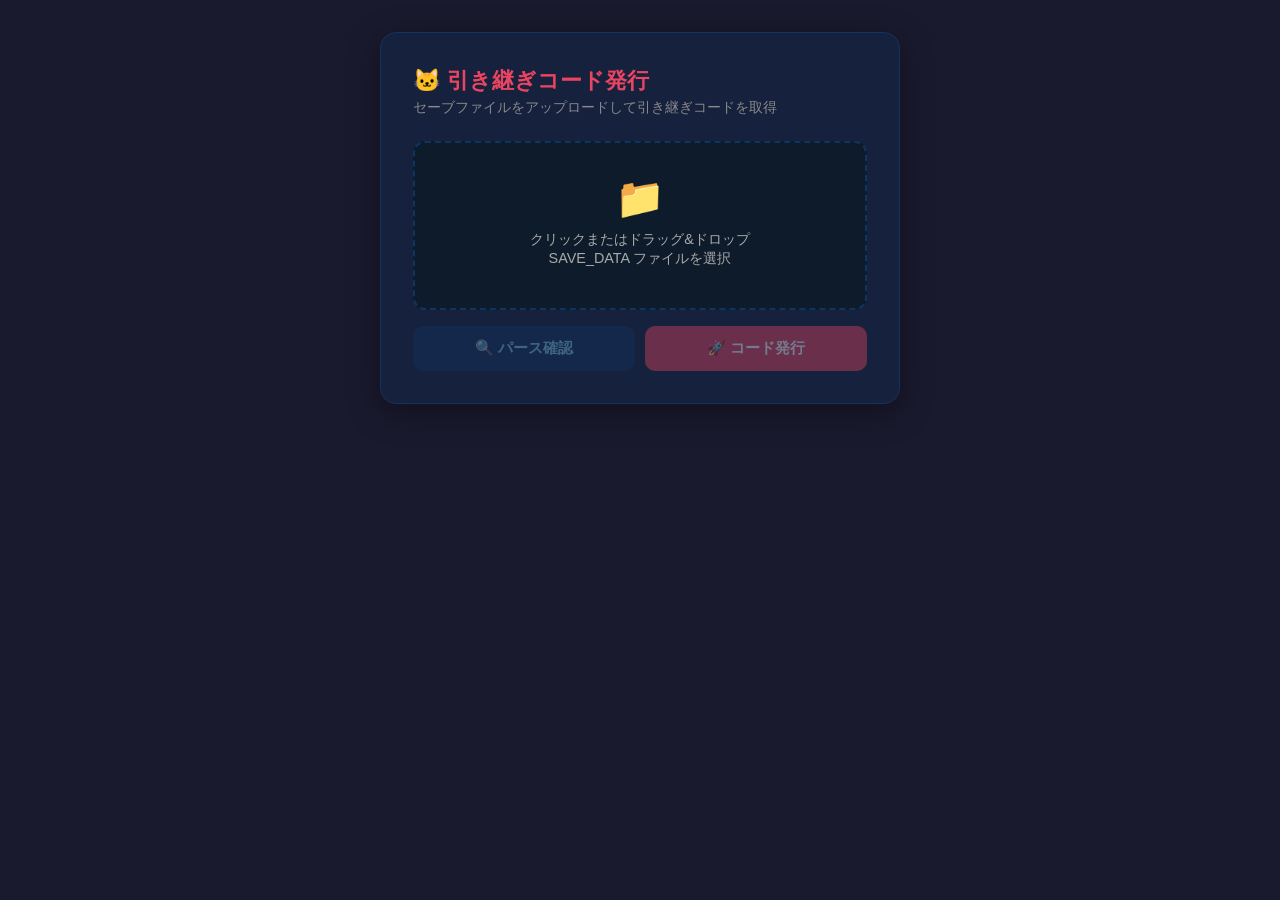
==== index.html @ 660bf828 "Create index.html" ====
<!DOCTYPE html>
<html lang="ja">
<head>
  <meta charset="UTF-8" />
  <meta name="viewport" content="width=device-width, initial-scale=1.0" />
  <title>にゃんこ大戦争 引き継ぎコード発行</title>
  <style>
    *, *::before, *::after { box-sizing: border-box; margin: 0; padding: 0; }
    body {
      font-family: 'Segoe UI', 'Helvetica Neue', sans-serif;
      background: #1a1a2e; color: #e0e0e0;
      min-height: 100vh; display: flex; align-items: flex-start;
      justify-content: center; padding: 2rem 1rem;
    }
    .card {
      background: #16213e; border: 1px solid #0f3460; border-radius: 16px;
      padding: 2rem; width: 100%; max-width: 520px;
      box-shadow: 0 8px 32px rgba(0,0,0,0.4);
    }
    h1 { font-size: 1.4rem; font-weight: 700; color: #e94560; margin-bottom: 0.2rem; }
    .subtitle { font-size: 0.85rem; color: #888; margin-bottom: 1.5rem; }

    .drop-zone {
      border: 2px dashed #0f3460; border-radius: 12px; padding: 2rem 1rem;
      text-align: center; cursor: pointer; transition: all 0.2s;
      background: #0d1b2a; margin-bottom: 1rem;
    }
    .drop-zone:hover, .drop-zone.dragover { border-color: #e94560; background: #1a1035; }
    .drop-zone .icon { font-size: 2.5rem; margin-bottom: 0.5rem; }
    .drop-zone .label { font-size: 0.9rem; color: #aaa; }
    .drop-zone .filename { margin-top: 0.5rem; font-size: 0.85rem; color: #e94560; font-weight: 600; }
    input[type="file"] { display: none; }

    .btn-row { display: flex; gap: 0.6rem; margin-bottom: 0; }
    .btn {
      flex: 1; padding: 0.75rem; border: none; border-radius: 10px;
      font-size: 0.95rem; font-weight: 700; cursor: pointer; transition: all 0.2s;
    }
    .btn-parse  { background: #0f3460; color: #7ec8e3; }
    .btn-parse:hover:not(:disabled)  { background: #1a4f8a; }
    .btn-upload { background: #e94560; color: #fff; }
    .btn-upload:hover:not(:disabled) { background: #c73652; }
    .btn:disabled { opacity: 0.4; cursor: not-allowed; }

    .status {
      margin-top: 1rem; padding: 0.8rem 1rem; border-radius: 10px;
      font-size: 0.88rem; display: none;
    }
    .status.loading { display: block; background: #0f3460; color: #7ec8e3; }
    .status.error   { display: block; background: #3d0a14; color: #ff6b6b; }
    .status.success { display: block; background: #0a3d1e; color: #6bffb8; }

    .spinner {
      display: inline-block; width: 12px; height: 12px;
      border: 2px solid currentColor; border-top-color: transparent;
      border-radius: 50%; animation: spin 0.8s linear infinite;
      vertical-align: middle; margin-right: 5px;
    }
    @keyframes spin { to { transform: rotate(360deg); } }

    /* パース結果テーブル */
    .parse-box {
      margin-top: 1rem; display: none;
      background: #0a1628; border: 1px solid #0f3460; border-radius: 12px; overflow: hidden;
    }
    .parse-box.show { display: block; }
    .parse-box-title {
      padding: 0.6rem 1rem; background: #0f3460;
      font-size: 0.8rem; font-weight: 700; color: #7ec8e3;
      letter-spacing: 0.05em; text-transform: uppercase;
    }
    .parse-table { width: 100%; border-collapse: collapse; }
    .parse-table tr { border-bottom: 1px solid #0f3460; }
    .parse-table tr:last-child { border-bottom: none; }
    .parse-table td { padding: 0.55rem 1rem; font-size: 0.85rem; }
    .parse-table td:first-child { color: #888; width: 52%; }
    .parse-table td:last-child  { color: #e0e0e0; font-family: 'Courier New', monospace; word-break: break-all; }
    .val-ok   { color: #6bffb8 !important; }
    .val-warn { color: #ffcc44 !important; }
    .val-bad  { color: #ff6b6b !important; }

    /* 引き継ぎコード */
    .result-box {
      margin-top: 1rem; display: none;
      background: #0a1628; border: 1px solid #0f3460; border-radius: 12px; overflow: hidden;
    }
    .result-box.show { display: block; }
    .result-row { padding: 0.9rem 1.1rem; border-bottom: 1px solid #0f3460; }
    .result-row:last-child { border-bottom: none; }
    .result-label { font-size: 0.75rem; color: #888; text-transform: uppercase; letter-spacing: 0.05em; margin-bottom: 0.3rem; }
    .result-value { font-size: 1.35rem; font-weight: 700; color: #e94560; font-family: 'Courier New', monospace; letter-spacing: 0.08em; }
    .copy-btn {
      float: right; font-size: 0.75rem; padding: 0.2rem 0.6rem;
      background: #0f3460; color: #aaa; border: 1px solid #1a4080;
      border-radius: 6px; cursor: pointer; transition: 0.15s;
    }
    .copy-btn:hover { background: #1a4080; color: #fff; }
    .copy-btn.copied { color: #6bffb8; border-color: #6bffb8; }
  </style>
</head>
<body>
<div class="card">
  <h1>🐱 引き継ぎコード発行</h1>
  <p class="subtitle">セーブファイルをアップロードして引き継ぎコードを取得</p>

  <div class="drop-zone" id="dropZone">
    <div class="icon">📁</div>
    <div class="label">クリックまたはドラッグ&ドロップ</div>
    <div class="label">SAVE_DATA ファイルを選択</div>
    <div class="filename" id="fileName"></div>
  </div>
  <input type="file" id="fileInput" />

  <div class="btn-row">
    <button class="btn btn-parse"  id="parseBtn"  disabled>🔍 パース確認</button>
    <button class="btn btn-upload" id="uploadBtn" disabled>🚀 コード発行</button>
  </div>

  <div class="status" id="status"></div>

  <!-- パース結果 -->
  <div class="parse-box" id="parseBox">
    <div class="parse-box-title">📋 パース結果（デバッグ）</div>
    <table class="parse-table" id="parseTable"></table>
  </div>

  <!-- 引き継ぎコード -->
  <div class="result-box" id="resultBox">
    <div class="result-row">
      <div class="result-label">引き継ぎID <button class="copy-btn" id="copyTransfer">コピー</button></div>
      <div class="result-value" id="transferCode">—</div>
    </div>
    <div class="result-row">
      <div class="result-label">確認コード <button class="copy-btn" id="copyConfirm">コピー</button></div>
      <div class="result-value" id="confirmationCode">—</div>
    </div>
  </div>
</div>

<script>
  const dropZone  = document.getElementById('dropZone');
  const fileInput = document.getElementById('fileInput');
  const parseBtn  = document.getElementById('parseBtn');
  const uploadBtn = document.getElementById('uploadBtn');
  const fileName  = document.getElementById('fileName');
  const status    = document.getElementById('status');
  const parseBox  = document.getElementById('parseBox');
  const parseTable= document.getElementById('parseTable');
  const resultBox = document.getElementById('resultBox');

  let selectedFile = null;

  // ─── ファイル選択 ─────────────────────────────────────────
  dropZone.addEventListener('click', () => fileInput.click());
  dropZone.addEventListener('dragover', e => { e.preventDefault(); dropZone.classList.add('dragover'); });
  dropZone.addEventListener('dragleave', () => dropZone.classList.remove('dragover'));
  dropZone.addEventListener('drop', e => {
    e.preventDefault(); dropZone.classList.remove('dragover');
    if (e.dataTransfer.files[0]) setFile(e.dataTransfer.files[0]);
  });
  fileInput.addEventListener('change', () => { if (fileInput.files[0]) setFile(fileInput.files[0]); });

  function setFile(file) {
    selectedFile = file;
    fileName.textContent = `${file.name} (${(file.size / 1024).toFixed(1)} KB)`;
    parseBtn.disabled = false;
    uploadBtn.disabled = false;
    hideStatus();
    parseBox.classList.remove('show');
    resultBox.classList.remove('show');
  }

  // ─── パース確認 ───────────────────────────────────────────
  parseBtn.addEventListener('click', async () => {
    if (!selectedFile) return;
    parseBtn.disabled = true;
    showStatus('loading', '<span class="spinner"></span>パース中...');
    parseBox.classList.remove('show');

    try {
      const buf = await selectedFile.arrayBuffer();
      const res = await fetch('/api/parse', {
        method: 'POST',
        headers: { 'Content-Type': 'application/octet-stream' },
        body: buf,
      });

      const text1 = await res.text();
      let data;
      try { data = JSON.parse(text1); }
      catch { throw new Error(`サーバーエラー (${res.status}): ${text1.slice(0, 300)}`); }
      if (!data.success) throw new Error(data.error);

      hideStatus();
      renderParseResult(data);
    } catch (e) {
      showStatus('error', `❌ ${e.message}`);
    } finally {
      parseBtn.disabled = false;
    }
  });

  function renderParseResult(d) {
    const rows = [
      ['ファイルサイズ',          `${d.fileSizeBytes.toLocaleString()} bytes`],
      ['国コード (CC)',            d.cc,                       d.cc ? 'ok' : 'bad'],
      ['ゲームバージョン',         d.gameVersion,              d.gameVersion > 0 ? 'ok' : 'bad'],
      ['問い合わせコード',         d.inquiryCode,              d.inquiryCode ? 'ok' : 'bad'],
      ['energyPenaltyTimestamp',  d.energyPenaltyTimestamp,   d.energyPenaltyTimestamp > 0 ? 'ok' : 'warn'],
      ['passwordRefreshToken',    d.passwordRefreshToken,     d.passwordRefreshToken && !d.passwordRefreshToken.startsWith('(') ? 'ok' : 'warn'],
      ['プレイ時間 (playTime)',    d.playTime],
      ['にゃんこ缶 (catfood)',     d.catfood],
      ['レアチケット',             d.rareTickets],
      ['プラチナチケット',         d.platinumTickets],
      ['伝説のチケット',           d.legendTickets],
    ];

    parseTable.innerHTML = rows.map(([label, val, cls]) => {
      const valClass = cls === 'ok' ? 'val-ok' : cls === 'warn' ? 'val-warn' : cls === 'bad' ? 'val-bad' : '';
      return `<tr><td>${label}</td><td class="${valClass}">${val ?? '—'}</td></tr>`;
    }).join('');

    parseBox.classList.add('show');
  }

  // ─── コード発行 ───────────────────────────────────────────
  uploadBtn.addEventListener('click', async () => {
    if (!selectedFile) return;
    uploadBtn.disabled = true;
    showStatus('loading', '<span class="spinner"></span>認証・アップロード中...');
    resultBox.classList.remove('show');

    try {
      const buf = await selectedFile.arrayBuffer();
      const res = await fetch('/api/upload', {
        method: 'POST',
        headers: { 'Content-Type': 'application/octet-stream' },
        body: buf,
      });

      let data;
      try {
        const text2 = await res.text();
        try { data = JSON.parse(text2); }
        catch { throw new Error(`サーバーエラー (${res.status}): ${text2.slice(0, 300)}`); }
      } catch (inner) { throw inner; }

      if (!data.success) throw new Error(data.error);

      showStatus('success', '✅ 引き継ぎコードの取得に成功しました！');
      document.getElementById('transferCode').textContent    = data.transferCode;
      document.getElementById('confirmationCode').textContent = data.confirmationCode;
      resultBox.classList.add('show');
    } catch (e) {
      showStatus('error', `❌ ${e.message}`);
    } finally {
      uploadBtn.disabled = false;
    }
  });

  // ─── コピーボタン ─────────────────────────────────────────
  document.getElementById('copyTransfer').addEventListener('click', function() {
    copyText(document.getElementById('transferCode').textContent, this);
  });
  document.getElementById('copyConfirm').addEventListener('click', function() {
    copyText(document.getElementById('confirmationCode').textContent, this);
  });
  function copyText(text, btn) {
    navigator.clipboard.writeText(text).then(() => {
      btn.textContent = '✓'; btn.classList.add('copied');
      setTimeout(() => { btn.textContent = 'コピー'; btn.classList.remove('copied'); }, 1500);
    });
  }

  function showStatus(type, html) { status.className = `status ${type}`; status.innerHTML = html; }
  function hideStatus() { status.className = 'status'; }
</script>
</body>
</html>
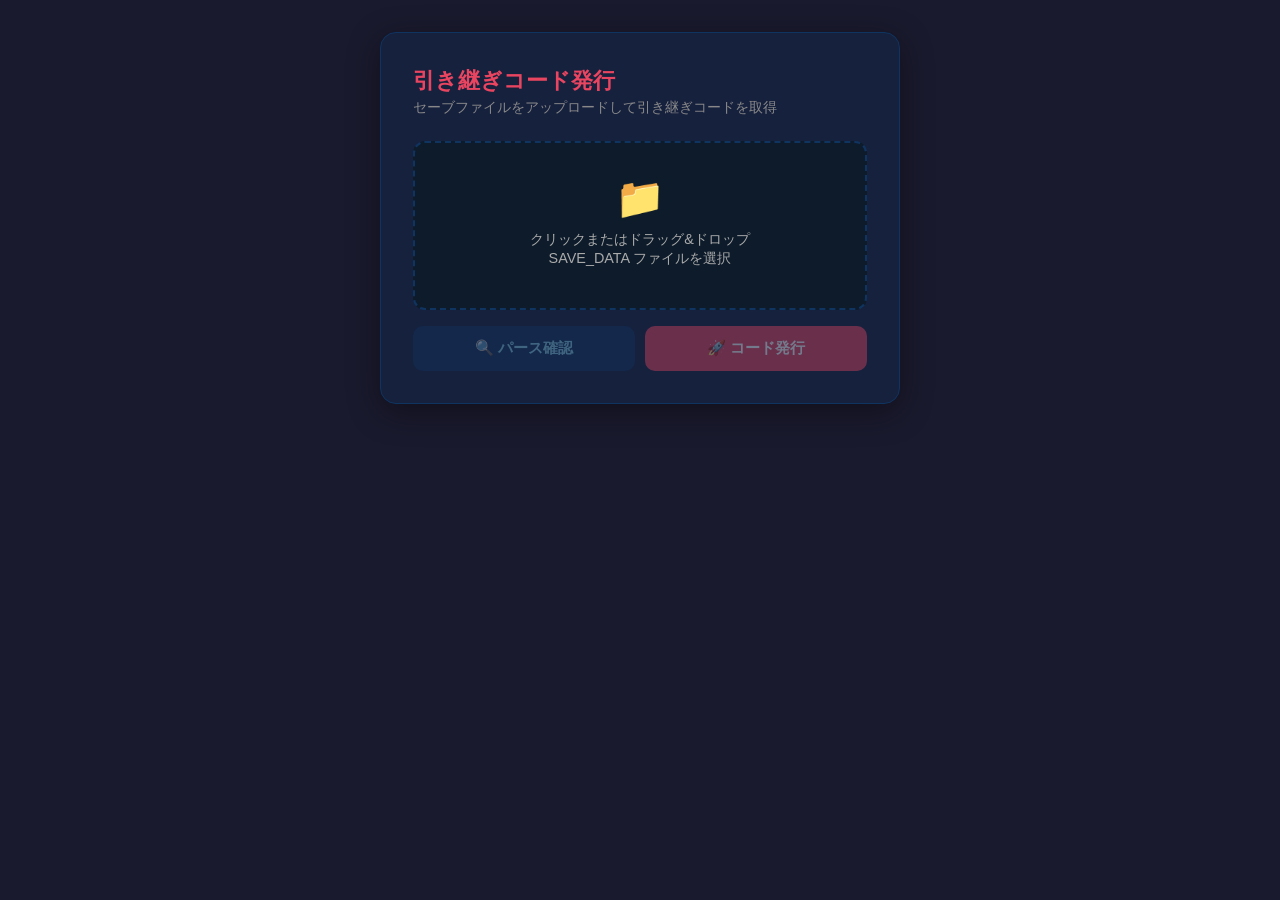
==== commit 64917312: "Update index.html" ====
--- a/index.html
+++ b/index.html
@@ -100,7 +100,7 @@
 </head>
 <body>
 <div class="card">
-  <h1>🐱 引き継ぎコード発行</h1>
+  <h1>引き継ぎコード発行</h1>
   <p class="subtitle">セーブファイルをアップロードして引き継ぎコードを取得</p>
 
   <div class="drop-zone" id="dropZone">
@@ -189,10 +189,12 @@
       let data;
       try { data = JSON.parse(text1); }
       catch { throw new Error(`サーバーエラー (${res.status}): ${text1.slice(0, 300)}`); }
-      if (!data.success) throw new Error(data.error);
-
       hideStatus();
-      renderParseResult(data);
+      if (data._hashDebug) renderParseResult(data);
+      if (!data.success) {
+        showStatus('error', `❌ ${data.error}`);
+        return;
+      }
     } catch (e) {
       showStatus('error', `❌ ${e.message}`);
     } finally {
@@ -201,8 +203,15 @@
   });
 
   function renderParseResult(d) {
+    const hd = d._hashDebug || {};
+    const storedHash = hd.storedHash || '—';
+    const hashRows = hd.hashDebug ? Object.entries(hd.hashDebug).map(([cc, v]) =>
+      [`hash[${cc}]`, v.match ? '✅ match' : `❌ ${v.computed}`, v.match ? 'ok' : 'bad']
+    ) : [];
     const rows = [
-      ['ファイルサイズ',          `${d.fileSizeBytes.toLocaleString()} bytes`],
+      ['ファイルサイズ',          `${(d.fileSizeBytes||0).toLocaleString()} bytes`],
+      ['storedHash(末尾32B)',     storedHash],
+      ...hashRows,
       ['国コード (CC)',            d.cc,                       d.cc ? 'ok' : 'bad'],
       ['ゲームバージョン',         d.gameVersion,              d.gameVersion > 0 ? 'ok' : 'bad'],
       ['問い合わせコード',         d.inquiryCode,              d.inquiryCode ? 'ok' : 'bad'],
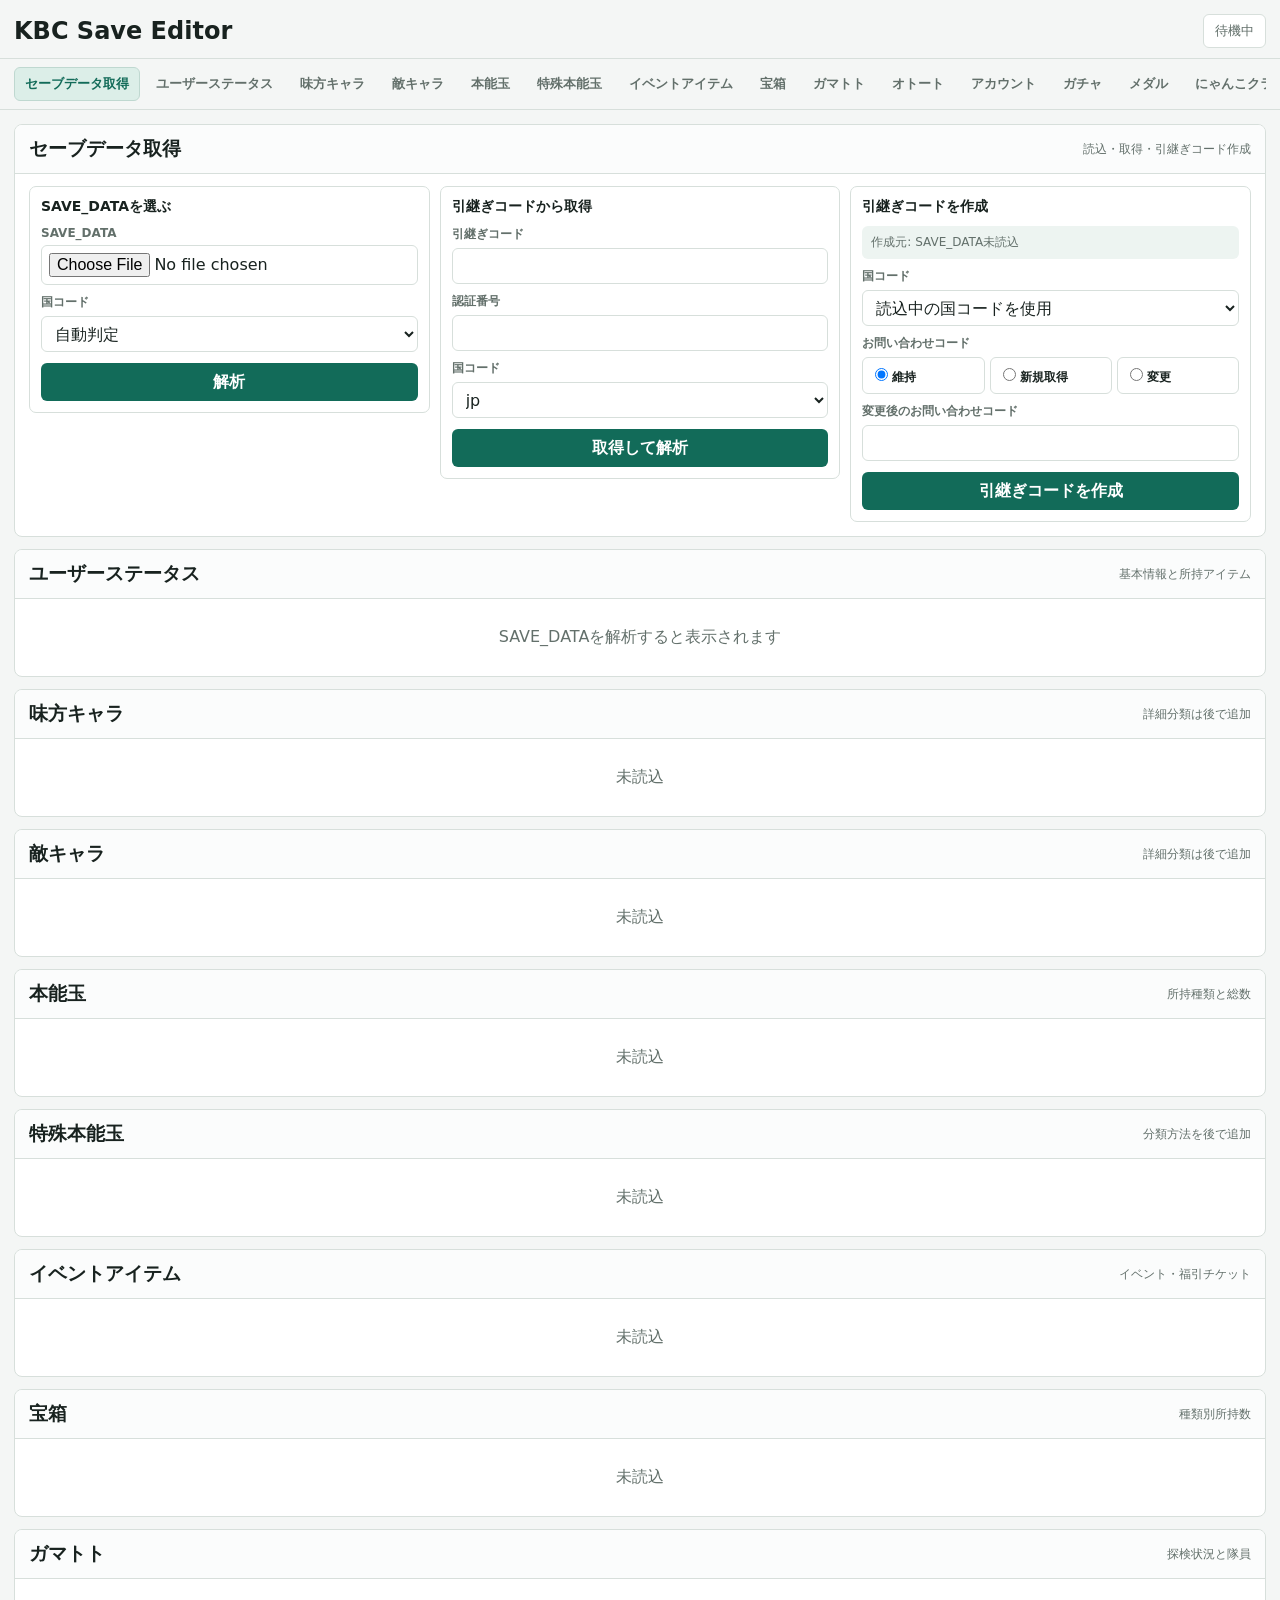
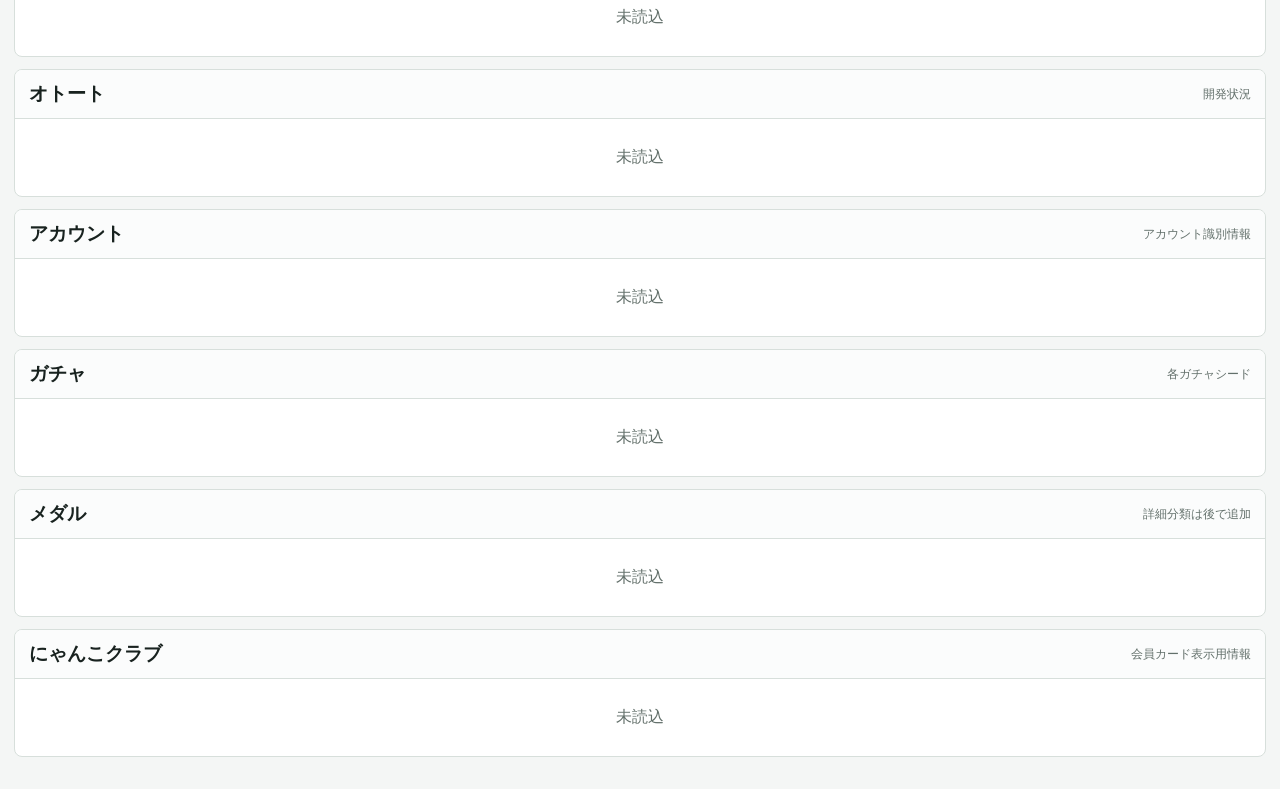
==== commit 8d2631c8: "Publish save editor and Nyanko Club forgery" ====
--- a/index.html
+++ b/index.html
@@ -1,288 +1,1038 @@
-<!DOCTYPE html>
+﻿<!doctype html>
 <html lang="ja">
 <head>
-  <meta charset="UTF-8" />
-  <meta name="viewport" content="width=device-width, initial-scale=1.0" />
-  <title>にゃんこ大戦争 引き継ぎコード発行</title>
+  <meta charset="utf-8">
+  <meta name="viewport" content="width=device-width, initial-scale=1">
+  <title>KBC Save Editor</title>
   <style>
-    *, *::before, *::after { box-sizing: border-box; margin: 0; padding: 0; }
+    :root {
+      color-scheme: light;
+      --bg: #f4f6f5;
+      --panel: #ffffff;
+      --soft: #edf4f1;
+      --line: #d7dfdb;
+      --text: #18221f;
+      --muted: #63706b;
+      --accent: #126b59;
+      --accent-soft: #dceee8;
+      --danger: #b42318;
+      font-family: "Segoe UI", "Noto Sans JP", system-ui, sans-serif;
+    }
+
+    * { box-sizing: border-box; }
+
+    html { scroll-behavior: smooth; scroll-padding-top: 114px; }
+
     body {
-      font-family: 'Segoe UI', 'Helvetica Neue', sans-serif;
-      background: #1a1a2e; color: #e0e0e0;
-      min-height: 100vh; display: flex; align-items: flex-start;
-      justify-content: center; padding: 2rem 1rem;
-    }
-    .card {
-      background: #16213e; border: 1px solid #0f3460; border-radius: 16px;
-      padding: 2rem; width: 100%; max-width: 520px;
-      box-shadow: 0 8px 32px rgba(0,0,0,0.4);
-    }
-    h1 { font-size: 1.4rem; font-weight: 700; color: #e94560; margin-bottom: 0.2rem; }
-    .subtitle { font-size: 0.85rem; color: #888; margin-bottom: 1.5rem; }
-
-    .drop-zone {
-      border: 2px dashed #0f3460; border-radius: 12px; padding: 2rem 1rem;
-      text-align: center; cursor: pointer; transition: all 0.2s;
-      background: #0d1b2a; margin-bottom: 1rem;
-    }
-    .drop-zone:hover, .drop-zone.dragover { border-color: #e94560; background: #1a1035; }
-    .drop-zone .icon { font-size: 2.5rem; margin-bottom: 0.5rem; }
-    .drop-zone .label { font-size: 0.9rem; color: #aaa; }
-    .drop-zone .filename { margin-top: 0.5rem; font-size: 0.85rem; color: #e94560; font-weight: 600; }
-    input[type="file"] { display: none; }
-
-    .btn-row { display: flex; gap: 0.6rem; margin-bottom: 0; }
-    .btn {
-      flex: 1; padding: 0.75rem; border: none; border-radius: 10px;
-      font-size: 0.95rem; font-weight: 700; cursor: pointer; transition: all 0.2s;
-    }
-    .btn-parse  { background: #0f3460; color: #7ec8e3; }
-    .btn-parse:hover:not(:disabled)  { background: #1a4f8a; }
-    .btn-upload { background: #e94560; color: #fff; }
-    .btn-upload:hover:not(:disabled) { background: #c73652; }
-    .btn:disabled { opacity: 0.4; cursor: not-allowed; }
+      margin: 0;
+      background: var(--bg);
+      color: var(--text);
+    }
+
+    button, input, select { font: inherit; }
+
+    .app-header {
+      display: flex;
+      align-items: center;
+      justify-content: space-between;
+      gap: 16px;
+      width: min(1320px, calc(100% - 28px));
+      margin: 0 auto;
+      padding: 14px 0 10px;
+    }
+
+    h1 { margin: 0; font-size: 24px; letter-spacing: 0; }
+    h2 { margin: 0; font-size: 19px; letter-spacing: 0; }
+    h3 { margin: 0 0 10px; font-size: 14px; letter-spacing: 0; }
 
     .status {
-      margin-top: 1rem; padding: 0.8rem 1rem; border-radius: 10px;
-      font-size: 0.88rem; display: none;
-    }
-    .status.loading { display: block; background: #0f3460; color: #7ec8e3; }
-    .status.error   { display: block; background: #3d0a14; color: #ff6b6b; }
-    .status.success { display: block; background: #0a3d1e; color: #6bffb8; }
-
-    .spinner {
-      display: inline-block; width: 12px; height: 12px;
-      border: 2px solid currentColor; border-top-color: transparent;
-      border-radius: 50%; animation: spin 0.8s linear infinite;
-      vertical-align: middle; margin-right: 5px;
-    }
-    @keyframes spin { to { transform: rotate(360deg); } }
-
-    /* パース結果テーブル */
-    .parse-box {
-      margin-top: 1rem; display: none;
-      background: #0a1628; border: 1px solid #0f3460; border-radius: 12px; overflow: hidden;
-    }
-    .parse-box.show { display: block; }
-    .parse-box-title {
-      padding: 0.6rem 1rem; background: #0f3460;
-      font-size: 0.8rem; font-weight: 700; color: #7ec8e3;
-      letter-spacing: 0.05em; text-transform: uppercase;
-    }
-    .parse-table { width: 100%; border-collapse: collapse; }
-    .parse-table tr { border-bottom: 1px solid #0f3460; }
-    .parse-table tr:last-child { border-bottom: none; }
-    .parse-table td { padding: 0.55rem 1rem; font-size: 0.85rem; }
-    .parse-table td:first-child { color: #888; width: 52%; }
-    .parse-table td:last-child  { color: #e0e0e0; font-family: 'Courier New', monospace; word-break: break-all; }
-    .val-ok   { color: #6bffb8 !important; }
-    .val-warn { color: #ffcc44 !important; }
-    .val-bad  { color: #ff6b6b !important; }
-
-    /* 引き継ぎコード */
-    .result-box {
-      margin-top: 1rem; display: none;
-      background: #0a1628; border: 1px solid #0f3460; border-radius: 12px; overflow: hidden;
-    }
-    .result-box.show { display: block; }
-    .result-row { padding: 0.9rem 1.1rem; border-bottom: 1px solid #0f3460; }
-    .result-row:last-child { border-bottom: none; }
-    .result-label { font-size: 0.75rem; color: #888; text-transform: uppercase; letter-spacing: 0.05em; margin-bottom: 0.3rem; }
-    .result-value { font-size: 1.35rem; font-weight: 700; color: #e94560; font-family: 'Courier New', monospace; letter-spacing: 0.08em; }
-    .copy-btn {
-      float: right; font-size: 0.75rem; padding: 0.2rem 0.6rem;
-      background: #0f3460; color: #aaa; border: 1px solid #1a4080;
-      border-radius: 6px; cursor: pointer; transition: 0.15s;
-    }
-    .copy-btn:hover { background: #1a4080; color: #fff; }
-    .copy-btn.copied { color: #6bffb8; border-color: #6bffb8; }
+      min-height: 34px;
+      max-width: 50%;
+      padding: 7px 11px;
+      border: 1px solid var(--line);
+      border-radius: 6px;
+      background: var(--panel);
+      color: var(--muted);
+      font-size: 13px;
+      overflow-wrap: anywhere;
+    }
+
+    .status.error { color: var(--danger); border-color: #efb4af; background: #fff7f6; }
+
+    .category-nav-wrap {
+      position: sticky;
+      top: 0;
+      z-index: 20;
+      border-block: 1px solid var(--line);
+      background: rgba(244, 246, 245, 0.96);
+      backdrop-filter: blur(8px);
+    }
+
+    .category-nav {
+      display: flex;
+      gap: 5px;
+      width: min(1320px, calc(100% - 28px));
+      margin: 0 auto;
+      padding: 8px 0;
+      overflow-x: auto;
+      scrollbar-width: thin;
+    }
+
+    .category-nav a {
+      flex: 0 0 auto;
+      min-height: 34px;
+      padding: 7px 10px;
+      border: 1px solid transparent;
+      border-radius: 6px;
+      color: var(--muted);
+      font-size: 13px;
+      font-weight: 650;
+      text-decoration: none;
+      white-space: nowrap;
+    }
+
+    .category-nav a:hover,
+    .category-nav a.active { color: var(--accent); border-color: #bfd8d0; background: var(--accent-soft); }
+
+    main {
+      display: grid;
+      gap: 12px;
+      width: min(1320px, calc(100% - 28px));
+      margin: 0 auto;
+      padding: 14px 0 32px;
+    }
+
+    .category-section {
+      border: 1px solid var(--line);
+      border-radius: 8px;
+      background: var(--panel);
+      overflow-x: auto;
+    }
+
+    .section-heading {
+      display: flex;
+      align-items: center;
+      justify-content: space-between;
+      gap: 12px;
+      min-height: 48px;
+      padding: 11px 14px;
+      border-bottom: 1px solid var(--line);
+      background: #fbfcfc;
+    }
+
+    .section-note { color: var(--muted); font-size: 12px; }
+    .section-body { padding: 12px 14px 14px; }
+
+    .form-grid,
+    .data-grid,
+    .metric-grid,
+    .edit-grid {
+      display: grid;
+      grid-template-columns: repeat(3, minmax(0, 1fr));
+      gap: 10px;
+      align-items: start;
+    }
+
+    .data-grid { grid-template-columns: repeat(2, minmax(0, 1fr)); }
+    .metric-grid { grid-template-columns: repeat(4, minmax(0, 1fr)); }
+    .edit-grid { grid-template-columns: repeat(3, minmax(0, 1fr)); }
+
+    .tool,
+    .data-block {
+      min-width: 0;
+      padding: 11px;
+      border: 1px solid var(--line);
+      border-radius: 7px;
+      background: #fff;
+    }
+
+    .data-block { background: #fcfdfd; }
+
+    label {
+      display: block;
+      margin: 9px 0 5px;
+      color: var(--muted);
+      font-size: 12px;
+      font-weight: 700;
+    }
+
+    input,
+    select {
+      width: 100%;
+      min-height: 36px;
+      border: 1px solid var(--line);
+      border-radius: 6px;
+      background: #fff;
+      color: var(--text);
+      padding: 0 9px;
+    }
+
+    input[type="file"] { padding: 7px; }
+
+    button {
+      display: inline-flex;
+      align-items: center;
+      justify-content: center;
+      width: 100%;
+      min-height: 38px;
+      margin-top: 11px;
+      border: 0;
+      border-radius: 6px;
+      background: var(--accent);
+      color: #fff;
+      font-weight: 750;
+      cursor: pointer;
+    }
+
+    button:disabled { opacity: 0.58; cursor: wait; }
+
+    .radio-row { display: grid; grid-template-columns: repeat(3, 1fr); gap: 5px; }
+    .radio-row label { margin: 0; padding: 7px; border: 1px solid var(--line); border-radius: 6px; color: var(--text); }
+    .radio-row input { width: auto; min-height: 0; margin-right: 4px; }
+
+    .source-info,
+    .download,
+    .code-result {
+      margin-top: 9px;
+      padding: 8px 9px;
+      border-radius: 6px;
+      background: var(--soft);
+      color: var(--muted);
+      font-size: 12px;
+      overflow-wrap: anywhere;
+    }
+
+    .download,
+    .code-result { display: none; color: var(--text); }
+    .download a { color: var(--accent); font-weight: 750; text-decoration: none; }
+
+    .metric {
+      min-width: 0;
+      min-height: 74px;
+      padding: 10px 11px;
+      border: 1px solid var(--line);
+      border-radius: 7px;
+      background: var(--soft);
+    }
+
+    .metric span { display: block; margin-bottom: 5px; color: var(--muted); font-size: 12px; }
+    .metric strong { font-size: 18px; overflow-wrap: anywhere; }
+
+    table { width: 100%; border-collapse: collapse; table-layout: fixed; font-size: 13px; }
+    th, td { padding: 6px 7px; border-bottom: 1px solid var(--line); text-align: left; overflow-wrap: anywhere; }
+    th { color: var(--muted); background: #f8faf9; font-size: 11px; }
+    th:last-child, td:last-child { text-align: right; }
+    tbody tr:last-child td { border-bottom: 0; }
+    .event-link { color: var(--accent); font-weight: 700; text-decoration: none; }
+    .event-link:hover { text-decoration: underline; }
+
+    .empty {
+      padding: 28px 12px;
+      color: var(--muted);
+      text-align: center;
+    }
+
+    .pending { color: var(--muted); font-size: 13px; }
+    .mono { font-family: Consolas, "SFMono-Regular", monospace; font-size: 12px; }
+    .wide { grid-column: 1 / -1; }
+
+    details { margin-top: 10px; border-top: 1px solid var(--line); padding-top: 10px; }
+    summary { color: var(--accent); font-weight: 700; cursor: pointer; }
+    .detail-tools { display: flex; gap: 8px; margin: 10px 0; }
+    .detail-tools input { max-width: 420px; }
+
+    .nyanko-club-view { display: grid; gap: 12px; }
+
+    .nyanko-club-stage {
+      width: 100%;
+      overflow: hidden;
+      border: 1px solid #7d3b1d;
+      border-radius: 6px;
+      background: #793514;
+      box-shadow: 0 2px 8px rgba(62, 32, 16, 0.22);
+    }
+
+    .nyanko-club-scene {
+      display: block;
+      width: 100%;
+      height: auto;
+      aspect-ratio: 1280 / 576;
+    }
+
+    .nyanko-sprite {
+      display: inline-block;
+      flex: 0 0 auto;
+      background-repeat: no-repeat;
+      vertical-align: middle;
+    }
+
+    .nyanko-game-text,
+    .nyanko-day-number {
+      font-family: "Arial Black", "Noto Sans JP", sans-serif;
+      font-weight: 900;
+      letter-spacing: 0;
+      paint-order: stroke fill;
+    }
+
+    .nyanko-game-text {
+      fill: #111;
+      stroke: #fff;
+      stroke-width: 4px;
+      font-size: 23px;
+    }
+
+    .nyanko-day-number {
+      fill: rgba(255, 255, 255, 0.34);
+      font-size: 14px;
+      stroke: none;
+    }
+
+    .nyanko-club-details { margin-top: 0; }
+
+    @media (max-width: 900px) {
+      .form-grid, .data-grid, .metric-grid, .edit-grid { grid-template-columns: repeat(2, minmax(0, 1fr)); }
+      .app-header { align-items: flex-start; }
+      .status { max-width: 60%; }
+    }
+
+    @media (max-width: 600px) {
+      html { scroll-padding-top: 102px; }
+      .app-header { display: block; }
+      .status { max-width: none; margin-top: 8px; }
+      .form-grid, .data-grid, .metric-grid, .edit-grid { grid-template-columns: 1fr; }
+      .section-heading { align-items: flex-start; flex-direction: column; }
+      .radio-row { grid-template-columns: 1fr; }
+      .nyanko-club-stage { border-radius: 4px; }
+    }
   </style>
 </head>
 <body>
-<div class="card">
-  <h1>引き継ぎコード発行</h1>
-  <p class="subtitle">セーブファイルをアップロードして引き継ぎコードを取得</p>
-
-  <div class="drop-zone" id="dropZone">
-    <div class="icon">📁</div>
-    <div class="label">クリックまたはドラッグ&ドロップ</div>
-    <div class="label">SAVE_DATA ファイルを選択</div>
-    <div class="filename" id="fileName"></div>
+  <header class="app-header">
+    <h1>KBC Save Editor</h1>
+    <div id="status" class="status">待機中</div>
+  </header>
+
+  <div class="category-nav-wrap">
+    <nav class="category-nav" aria-label="セーブデータ分類">
+      <a class="active" href="#save-load">セーブデータ取得</a>
+      <a href="#user-status">ユーザーステータス</a>
+      <a href="#allies">味方キャラ</a>
+      <a href="#enemies">敵キャラ</a>
+      <a href="#talent-orbs">本能玉</a>
+      <a href="#special-talent-orbs">特殊本能玉</a>
+      <a href="#event-items">イベントアイテム</a>
+      <a href="#treasure-chests">宝箱</a>
+      <a href="#gamatoto">ガマトト</a>
+      <a href="#ototo">オトート</a>
+      <a href="#account">アカウント</a>
+      <a href="#gacha">ガチャ</a>
+      <a href="#medals">メダル</a>
+      <a href="#nyanko-club">にゃんこクラブ</a>
+    </nav>
   </div>
-  <input type="file" id="fileInput" />
-
-  <div class="btn-row">
-    <button class="btn btn-parse"  id="parseBtn"  disabled>🔍 パース確認</button>
-    <button class="btn btn-upload" id="uploadBtn" disabled>🚀 コード発行</button>
-  </div>
-
-  <div class="status" id="status"></div>
-
-  <!-- パース結果 -->
-  <div class="parse-box" id="parseBox">
-    <div class="parse-box-title">📋 パース結果（デバッグ）</div>
-    <table class="parse-table" id="parseTable"></table>
-  </div>
-
-  <!-- 引き継ぎコード -->
-  <div class="result-box" id="resultBox">
-    <div class="result-row">
-      <div class="result-label">引き継ぎID <button class="copy-btn" id="copyTransfer">コピー</button></div>
-      <div class="result-value" id="transferCode">—</div>
-    </div>
-    <div class="result-row">
-      <div class="result-label">確認コード <button class="copy-btn" id="copyConfirm">コピー</button></div>
-      <div class="result-value" id="confirmationCode">—</div>
-    </div>
-  </div>
-</div>
-
-<script>
-  const dropZone  = document.getElementById('dropZone');
-  const fileInput = document.getElementById('fileInput');
-  const parseBtn  = document.getElementById('parseBtn');
-  const uploadBtn = document.getElementById('uploadBtn');
-  const fileName  = document.getElementById('fileName');
-  const status    = document.getElementById('status');
-  const parseBox  = document.getElementById('parseBox');
-  const parseTable= document.getElementById('parseTable');
-  const resultBox = document.getElementById('resultBox');
-
-  let selectedFile = null;
-
-  // ─── ファイル選択 ─────────────────────────────────────────
-  dropZone.addEventListener('click', () => fileInput.click());
-  dropZone.addEventListener('dragover', e => { e.preventDefault(); dropZone.classList.add('dragover'); });
-  dropZone.addEventListener('dragleave', () => dropZone.classList.remove('dragover'));
-  dropZone.addEventListener('drop', e => {
-    e.preventDefault(); dropZone.classList.remove('dragover');
-    if (e.dataTransfer.files[0]) setFile(e.dataTransfer.files[0]);
-  });
-  fileInput.addEventListener('change', () => { if (fileInput.files[0]) setFile(fileInput.files[0]); });
-
-  function setFile(file) {
-    selectedFile = file;
-    fileName.textContent = `${file.name} (${(file.size / 1024).toFixed(1)} KB)`;
-    parseBtn.disabled = false;
-    uploadBtn.disabled = false;
-    hideStatus();
-    parseBox.classList.remove('show');
-    resultBox.classList.remove('show');
-  }
-
-  // ─── パース確認 ───────────────────────────────────────────
-  parseBtn.addEventListener('click', async () => {
-    if (!selectedFile) return;
-    parseBtn.disabled = true;
-    showStatus('loading', '<span class="spinner"></span>パース中...');
-    parseBox.classList.remove('show');
-
-    try {
-      const buf = await selectedFile.arrayBuffer();
-      const res = await fetch('/api/parse', {
-        method: 'POST',
-        headers: { 'Content-Type': 'application/octet-stream' },
-        body: buf,
+
+  <main>
+    <section id="save-load" class="category-section">
+      <div class="section-heading"><h2>セーブデータ取得</h2><span class="section-note">読込・取得・引継ぎコード作成</span></div>
+      <div class="section-body form-grid">
+        <form id="fileForm" class="tool">
+          <h3>SAVE_DATAを選ぶ</h3>
+          <label for="saveFile">SAVE_DATA</label>
+          <input id="saveFile" name="file" type="file" required>
+          <label for="fileCountry">国コード</label>
+          <select id="fileCountry" name="country_code">
+            <option value="">自動判定</option><option value="jp">jp</option><option value="en">en</option><option value="kr">kr</option><option value="tw">tw</option>
+          </select>
+          <button type="submit">解析</button>
+        </form>
+
+        <form id="codeForm" class="tool">
+          <h3>引継ぎコードから取得</h3>
+          <label for="transferCode">引継ぎコード</label>
+          <input id="transferCode" name="transfer_code" autocomplete="off" required>
+          <label for="confirmationCode">認証番号</label>
+          <input id="confirmationCode" name="confirmation_code" autocomplete="off" required>
+          <label for="codeCountry">国コード</label>
+          <select id="codeCountry" name="country_code" required>
+            <option value="jp">jp</option><option value="en">en</option><option value="kr">kr</option><option value="tw">tw</option>
+          </select>
+          <button type="submit">取得して解析</button>
+          <div id="downloadBox" class="download"><a id="downloadLink" download="SAVE_DATA">取得したSAVE_DATAを保存</a></div>
+        </form>
+
+        <form id="createCodeForm" class="tool">
+          <h3>引継ぎコードを作成</h3>
+          <div id="createSourceInfo" class="source-info">作成元: SAVE_DATA未読込</div>
+          <label for="createCountry">国コード</label>
+          <select id="createCountry" name="country_code">
+            <option value="">読込中の国コードを使用</option><option value="jp">jp</option><option value="en">en</option><option value="kr">kr</option><option value="tw">tw</option>
+          </select>
+          <label>お問い合わせコード</label>
+          <div class="radio-row">
+            <label><input type="radio" name="inquiry_mode" value="keep" checked>維持</label>
+            <label><input type="radio" name="inquiry_mode" value="new">新規取得</label>
+            <label><input type="radio" name="inquiry_mode" value="custom">変更</label>
+          </div>
+          <label for="customInquiry">変更後のお問い合わせコード</label>
+          <input id="customInquiry" name="inquiry_code" autocomplete="off">
+          <button type="submit">引継ぎコードを作成</button>
+          <div id="createdCodeResult" class="code-result"></div>
+        </form>
+      </div>
+    </section>
+
+    <section id="user-status" class="category-section">
+      <div class="section-heading"><h2>ユーザーステータス</h2><span class="section-note">基本情報と所持アイテム</span></div>
+      <div id="userStatusResult" class="section-body empty">SAVE_DATAを解析すると表示されます</div>
+    </section>
+
+    <section id="allies" class="category-section">
+      <div class="section-heading"><h2>味方キャラ</h2><span class="section-note">詳細分類は後で追加</span></div>
+      <div id="alliesResult" class="section-body empty">未読込</div>
+    </section>
+
+    <section id="enemies" class="category-section">
+      <div class="section-heading"><h2>敵キャラ</h2><span class="section-note">詳細分類は後で追加</span></div>
+      <div id="enemiesResult" class="section-body empty">未読込</div>
+    </section>
+
+    <section id="talent-orbs" class="category-section">
+      <div class="section-heading"><h2>本能玉</h2><span class="section-note">所持種類と総数</span></div>
+      <div id="talentOrbsResult" class="section-body empty">未読込</div>
+    </section>
+
+    <section id="special-talent-orbs" class="category-section">
+      <div class="section-heading"><h2>特殊本能玉</h2><span class="section-note">分類方法を後で追加</span></div>
+      <div id="specialTalentOrbsResult" class="section-body empty">未読込</div>
+    </section>
+
+    <section id="event-items" class="category-section">
+      <div class="section-heading"><h2>イベントアイテム</h2><span class="section-note">イベント・福引チケット</span></div>
+      <div id="eventItemsResult" class="section-body empty">未読込</div>
+    </section>
+
+    <section id="treasure-chests" class="category-section">
+      <div class="section-heading"><h2>宝箱</h2><span class="section-note">種類別所持数</span></div>
+      <div id="treasureChestsResult" class="section-body empty">未読込</div>
+    </section>
+
+    <section id="gamatoto" class="category-section">
+      <div class="section-heading"><h2>ガマトト</h2><span class="section-note">探検状況と隊員</span></div>
+      <div id="gamatotoResult" class="section-body empty">未読込</div>
+    </section>
+
+    <section id="ototo" class="category-section">
+      <div class="section-heading"><h2>オトート</h2><span class="section-note">開発状況</span></div>
+      <div id="ototoResult" class="section-body empty">未読込</div>
+    </section>
+
+    <section id="account" class="category-section">
+      <div class="section-heading"><h2>アカウント</h2><span class="section-note">アカウント識別情報</span></div>
+      <div id="accountResult" class="section-body empty">未読込</div>
+    </section>
+
+    <section id="gacha" class="category-section">
+      <div class="section-heading"><h2>ガチャ</h2><span class="section-note">各ガチャシード</span></div>
+      <div id="gachaResult" class="section-body empty">未読込</div>
+    </section>
+
+    <section id="medals" class="category-section">
+      <div class="section-heading"><h2>メダル</h2><span class="section-note">詳細分類は後で追加</span></div>
+      <div id="medalsResult" class="section-body empty">未読込</div>
+    </section>
+
+    <section id="nyanko-club" class="category-section">
+      <div class="section-heading"><h2>にゃんこクラブ</h2><span class="section-note">会員カード表示用情報</span></div>
+      <div id="nyankoClubResult" class="section-body empty">未読込</div>
+    </section>
+  </main>
+
+  <script>
+    const elements = Object.fromEntries([
+      "status", "fileForm", "codeForm", "createCodeForm", "downloadBox", "downloadLink",
+      "createdCodeResult", "createSourceInfo", "userStatusResult", "alliesResult", "enemiesResult",
+      "talentOrbsResult", "specialTalentOrbsResult", "eventItemsResult", "treasureChestsResult",
+      "gamatotoResult", "ototoResult", "accountResult", "gachaResult", "medalsResult", "nyankoClubResult"
+    ].map((id) => [id, document.getElementById(id)]));
+
+    let currentSummary = null;
+    let currentSaveBytes = null;
+    let nyankoClubAssets = null;
+    let nyankoClubAssetsLoaded = false;
+
+    const editableKeys = ["xp", "catfood", "normal_tickets", "rare_tickets", "platinum_tickets", "legend_tickets", "platinum_shards", "np", "leadership"];
+    const labels = {
+      xp: "XP", catfood: "ネコカン", np: "NP", platinum_shards: "プラチナのかけら",
+      normal_tickets: "にゃんこチケット", rare_tickets: "レアチケット", platinum_tickets: "プラチナチケット",
+      legend_tickets: "レジェンドチケット", leadership: "リーダーシップ"
+    };
+    const nyankoSpriteSize = { width: 1024, height: 512 };
+    function escapeHtml(value) {
+      return String(value ?? "").replace(/[&<>"']/g, (char) => ({"&": "&amp;", "<": "&lt;", ">": "&gt;", '"': "&quot;", "'": "&#39;"})[char]);
+    }
+
+    function formatNumber(value) {
+      return typeof value === "number" ? value.toLocaleString("ja-JP") : (value ?? "-");
+    }
+
+    function formatDuration(seconds) {
+      const total = Math.max(0, Number(seconds) || 0);
+      const hours = Math.floor(total / 3600);
+      const minutes = Math.floor((total % 3600) / 60);
+      const secs = total % 60;
+      return `${hours}:${String(minutes).padStart(2, "0")}:${String(secs).padStart(2, "0")}`;
+    }
+
+    function metric(label, value) {
+      return `<div class="metric"><span>${escapeHtml(label)}</span><strong>${escapeHtml(formatNumber(value))}</strong></div>`;
+    }
+
+    function table(title, rows) {
+      const body = rows.length ? rows.map(([name, value]) => `<tr><td>${escapeHtml(name)}</td><td>${escapeHtml(formatNumber(value))}</td></tr>`).join("") : '<tr><td colspan="2">なし</td></tr>';
+      return `<div class="data-block"><h3>${escapeHtml(title)}</h3><table><thead><tr><th>項目</th><th>値</th></tr></thead><tbody>${body}</tbody></table></div>`;
+    }
+
+    function itemTable(title, items) {
+      const rows = (items || []).map((item) => `<tr>
+        <td>${escapeHtml(item.name)} <span class="mono">(id:${escapeHtml(item.item_id)})</span></td>
+        <td>${escapeHtml(formatNumber(item.amount))}</td>
+      </tr>`).join("");
+      return `<div class="data-block"><h3>${escapeHtml(title)}</h3><table><thead><tr><th>項目</th><th>値</th></tr></thead><tbody>${rows || '<tr><td colspan="2">なし</td></tr>'}</tbody></table></div>`;
+    }
+
+    function indexedRows(values, names, fallback) {
+      return (values || []).map((value, index) => [names?.[index] || `${fallback} ${index + 1}`, value]);
+    }
+
+    function eventGatyaTable(items) {
+      const rows = (items || []).map((item) => {
+        const eventGatyaId = Number(item.event_gatya_id);
+        const href = `https://jarjarblink.github.io/JDB/gatya.html?cc=ja&rare=E&no=${eventGatyaId}`;
+        return `<tr>
+          <td><a class="event-link" href="${href}" target="_blank" rel="noreferrer">Event Gatya ID: ${eventGatyaId}</a></td>
+          <td>${escapeHtml(item.name)} <span class="mono">(id:${escapeHtml(item.item_id)})</span></td>
+          <td>${escapeHtml(formatNumber(item.amount))}</td>
+        </tr>`;
+      }).join("");
+      return `<div class="data-block"><table>
+        <thead><tr><th>イベントガチャ</th><th>イベントアイテム</th><th>所持数</th></tr></thead>
+        <tbody>${rows || '<tr><td colspan="3">なし</td></tr>'}</tbody>
+      </table></div>`;
+    }
+
+    async function loadNyankoClubAssets() {
+      try {
+        const response = await fetch("/api/assets/nyanko-club");
+        if (!response.ok) return;
+        const data = await response.json();
+        if (!data.available) return;
+        nyankoClubAssets = {
+          imageUrl: data.image_url,
+          menuFrameUrl: data.menu_frame_url,
+          commonButtonsUrl: data.common_buttons_url,
+          itemIconsUrl: data.item_icons_url,
+          cuts: Object.fromEntries((data.cuts || []).map((cut) => [Number(cut.id), cut])),
+        };
+      } catch {
+        nyankoClubAssets = null;
+      } finally {
+        nyankoClubAssetsLoaded = true;
+        if (currentSummary) renderSummary(currentSummary);
+      }
+    }
+
+    function nyankoSprite(cutId, className = "", scale = 1, extraStyle = "") {
+      const cut = nyankoClubAssets?.cuts?.[cutId];
+      if (!nyankoClubAssets || !cut || !cut.width || !cut.height) return "";
+      const width = Math.round(cut.width * scale);
+      const height = Math.round(cut.height * scale);
+      const style = [
+        `width:${width}px`,
+        `height:${height}px`,
+        `background-image:url('${nyankoClubAssets.imageUrl}')`,
+        `background-size:${Math.round(nyankoSpriteSize.width * scale)}px ${Math.round(nyankoSpriteSize.height * scale)}px`,
+        `background-position:-${Math.round(cut.x * scale)}px -${Math.round(cut.y * scale)}px`,
+        extraStyle,
+      ].filter(Boolean).join(";");
+      return `<span class="nyanko-sprite ${escapeHtml(className)}" style="${style}"></span>`;
+    }
+
+    function nyankoDigits(value, variant = "black", scale = 1) {
+      const base = variant === "yellow" ? 80 : 19;
+      const text = String(value ?? 0);
+      const parts = Array.from(text).map((char) => {
+        if (/^\d$/.test(char)) return nyankoSprite(base + Number(char), "", scale);
+        return `<span class="nyanko-digit-separator">${escapeHtml(char)}</span>`;
       });
-
-      const text1 = await res.text();
-      let data;
-      try { data = JSON.parse(text1); }
-      catch { throw new Error(`サーバーエラー (${res.status}): ${text1.slice(0, 300)}`); }
-      hideStatus();
-      if (data._hashDebug) renderParseResult(data);
-      if (!data.success) {
-        showStatus('error', `❌ ${data.error}`);
-        return;
-      }
-    } catch (e) {
-      showStatus('error', `❌ ${e.message}`);
-    } finally {
-      parseBtn.disabled = false;
-    }
-  });
-
-  function renderParseResult(d) {
-    const hd = d._hashDebug || {};
-    const storedHash = hd.storedHash || '—';
-    const hashRows = hd.hashDebug ? Object.entries(hd.hashDebug).map(([cc, v]) =>
-      [`hash[${cc}]`, v.match ? '✅ match' : `❌ ${v.computed}`, v.match ? 'ok' : 'bad']
-    ) : [];
-    const rows = [
-      ['ファイルサイズ',          `${(d.fileSizeBytes||0).toLocaleString()} bytes`],
-      ['storedHash(末尾32B)',     storedHash],
-      ...hashRows,
-      ['国コード (CC)',            d.cc,                       d.cc ? 'ok' : 'bad'],
-      ['ゲームバージョン',         d.gameVersion,              d.gameVersion > 0 ? 'ok' : 'bad'],
-      ['問い合わせコード',         d.inquiryCode,              d.inquiryCode ? 'ok' : 'bad'],
-      ['energyPenaltyTimestamp',  d.energyPenaltyTimestamp,   d.energyPenaltyTimestamp > 0 ? 'ok' : 'warn'],
-      ['passwordRefreshToken',    d.passwordRefreshToken,     d.passwordRefreshToken && !d.passwordRefreshToken.startsWith('(') ? 'ok' : 'warn'],
-      ['プレイ時間 (playTime)',    d.playTime],
-      ['にゃんこ缶 (catfood)',     d.catfood],
-      ['レアチケット',             d.rareTickets],
-      ['プラチナチケット',         d.platinumTickets],
-      ['伝説のチケット',           d.legendTickets],
-    ];
-
-    parseTable.innerHTML = rows.map(([label, val, cls]) => {
-      const valClass = cls === 'ok' ? 'val-ok' : cls === 'warn' ? 'val-warn' : cls === 'bad' ? 'val-bad' : '';
-      return `<tr><td>${label}</td><td class="${valClass}">${val ?? '—'}</td></tr>`;
-    }).join('');
-
-    parseBox.classList.add('show');
-  }
-
-  // ─── コード発行 ───────────────────────────────────────────
-  uploadBtn.addEventListener('click', async () => {
-    if (!selectedFile) return;
-    uploadBtn.disabled = true;
-    showStatus('loading', '<span class="spinner"></span>認証・アップロード中...');
-    resultBox.classList.remove('show');
-
-    try {
-      const buf = await selectedFile.arrayBuffer();
-      const res = await fetch('/api/upload', {
-        method: 'POST',
-        headers: { 'Content-Type': 'application/octet-stream' },
-        body: buf,
+      return `<span class="nyanko-card-number">${parts.join("")}</span>`;
+    }
+
+    function nyankoCount(value, total, variant = "black", scale = 1) {
+      if (total == null) return nyankoDigits(value, variant, scale);
+      return `<span class="nyanko-card-number">${nyankoDigits(value, variant, scale)}<span class="nyanko-digit-separator">/</span>${nyankoDigits(total, variant, scale)}</span>`;
+    }
+
+    function nyankoStat(iconCutId, labelCutId, valueHtml) {
+      return `<div class="nyanko-stat">
+        <div class="nyanko-stat-head">${nyankoSprite(iconCutId, "", 0.9)}${nyankoSprite(labelCutId, "", 0.9)}</div>
+        <div class="nyanko-stat-value">${valueHtml}</div>
+      </div>`;
+    }
+
+    function nyankoSvgSprite(cutId, x, y, scale = 1, attributes = "") {
+      const cut = nyankoClubAssets?.cuts?.[cutId];
+      if (!cut || !cut.width || !cut.height) return "";
+      const width = cut.width * scale;
+      const height = cut.height * scale;
+      return `<svg x="${x}" y="${y}" width="${width}" height="${height}" viewBox="${cut.x} ${cut.y} ${cut.width} ${cut.height}" overflow="hidden">
+        <image href="${nyankoClubAssets.imageUrl}" width="${nyankoSpriteSize.width}" height="${nyankoSpriteSize.height}" ${attributes} />
+      </svg>`;
+    }
+
+    function nyankoAtlasSprite(imageUrl, atlasWidth, atlasHeight, cut, x, y, scale = 1, attributes = "") {
+      if (!imageUrl) return "";
+      const width = cut.width * scale;
+      const height = cut.height * scale;
+      return `<svg x="${x}" y="${y}" width="${width}" height="${height}" viewBox="${cut.x} ${cut.y} ${cut.width} ${cut.height}" overflow="hidden">
+        <image href="${imageUrl}" width="${atlasWidth}" height="${atlasHeight}" ${attributes}/>
+      </svg>`;
+    }
+
+    function nyankoAtlasSlice(imageUrl, atlasWidth, atlasHeight, cut, x, y, width, height, attributes = "") {
+      if (!imageUrl || width <= 0 || height <= 0 || cut.width <= 0 || cut.height <= 0) return "";
+      return `<svg x="${x}" y="${y}" width="${width}" height="${height}" viewBox="${cut.x} ${cut.y} ${cut.width} ${cut.height}" preserveAspectRatio="none" overflow="hidden">
+        <image href="${imageUrl}" width="${atlasWidth}" height="${atlasHeight}" ${attributes}/>
+      </svg>`;
+    }
+
+    function nyankoNineSlice(baseCutId, centerCutId, x, y, width, height) {
+      const base = nyankoClubAssets?.cuts?.[baseCutId];
+      const center = nyankoClubAssets?.cuts?.[centerCutId];
+      if (!base || !center) return "";
+      const left = center.x - base.x;
+      const top = center.y - base.y;
+      const right = base.width - left - center.width;
+      const bottom = base.height - top - center.height;
+      const middleWidth = width - left - right;
+      const middleHeight = height - top - bottom;
+      const imageUrl = nyankoClubAssets.imageUrl;
+      const slices = [
+        [{ x: base.x, y: base.y, width: left, height: top }, x, y, left, top],
+        [{ x: center.x, y: base.y, width: center.width, height: top }, x + left, y, middleWidth, top],
+        [{ x: center.x + center.width, y: base.y, width: right, height: top }, x + width - right, y, right, top],
+        [{ x: base.x, y: center.y, width: left, height: center.height }, x, y + top, left, middleHeight],
+        [center, x + left, y + top, middleWidth, middleHeight],
+        [{ x: center.x + center.width, y: center.y, width: right, height: center.height }, x + width - right, y + top, right, middleHeight],
+        [{ x: base.x, y: center.y + center.height, width: left, height: bottom }, x, y + height - bottom, left, bottom],
+        [{ x: center.x, y: center.y + center.height, width: center.width, height: bottom }, x + left, y + height - bottom, middleWidth, bottom],
+        [{ x: center.x + center.width, y: center.y + center.height, width: right, height: bottom }, x + width - right, y + height - bottom, right, bottom],
+      ];
+      return slices.map(([cut, sliceX, sliceY, sliceWidth, sliceHeight]) =>
+        nyankoAtlasSlice(imageUrl, 1024, 512, cut, sliceX, sliceY, sliceWidth, sliceHeight),
+      ).join("");
+    }
+
+    function nyankoSvgDigits(value, x, y, variant = "yellow", scale = 1, gap = 1) {
+      const base = variant === "small" ? 65 : variant === "rank" ? 80 : 19;
+      let cursor = x;
+      const html = Array.from(String(value ?? 0)).map((char) => {
+        if (!/^\d$/.test(char)) return "";
+        const cut = nyankoClubAssets?.cuts?.[base + Number(char)];
+        if (!cut) return "";
+        const attributes = variant === "yellow" ? 'filter="url(#nyankoValueGold)"' : "";
+        const sprite = nyankoSvgSprite(base + Number(char), cursor, y, scale, attributes);
+        cursor += cut.width * scale + gap;
+        return sprite;
+      }).join("");
+      return { html, width: Math.max(0, cursor - x - gap) };
+    }
+
+    function nyankoSvgNumber(value, x, y, options = {}) {
+      const variant = options.variant || "yellow";
+      const scale = options.scale ?? 1;
+      const suffix = options.suffix || "";
+      const digits = nyankoSvgDigits(value, x, y, variant, scale, options.gap ?? 1);
+      const suffixX = x + digits.width + 5;
+      return `${digits.html}${suffix ? `<text x="${suffixX}" y="${y + 28 * scale}" class="nyanko-game-text nyanko-game-suffix">${escapeHtml(suffix)}</text>` : ""}`;
+    }
+
+    function parseNyankoPlayTime(value) {
+      const numbers = String(value || "0:00").match(/\d+/g) || ["0", "0"];
+      return { hours: numbers[0] || "0", minutes: numbers[1] || "0" };
+    }
+
+    function formatNyankoExpiry(epoch) {
+      if (!epoch) return null;
+      const parts = new Intl.DateTimeFormat("ja-JP", {
+        timeZone: "Asia/Tokyo",
+        month: "numeric",
+        day: "numeric",
+        hour: "numeric",
+        minute: "2-digit",
+        hour12: false,
+      }).formatToParts(new Date(Number(epoch) * 1000));
+      return Object.fromEntries(parts.map((part) => [part.type, part.value]));
+    }
+
+    function nyankoGoldExpiry(expiryEpoch) {
+      const expiry = formatNyankoExpiry(expiryEpoch);
+      if (!expiry) return "";
+      const month = nyankoSvgDigits(expiry.month, 720, 434, "small", 1.32, 1);
+      const dayX = 720 + month.width + 24;
+      const day = nyankoSvgDigits(expiry.day, dayX, 434, "small", 1.32, 1);
+      const hourX = dayX + day.width + 24;
+      const hour = nyankoSvgDigits(expiry.hour, hourX, 434, "small", 1.32, 1);
+      const minuteX = hourX + hour.width + 24;
+      const minute = nyankoSvgDigits(expiry.minute, minuteX, 434, "small", 1.32, 1);
+      return `${month.html}${nyankoSvgSprite(39, 720 + month.width + 2, 434, 0.62)}
+        ${day.html}${nyankoSvgSprite(38, dayX + day.width + 2, 434, 0.62)}
+        ${hour.html}${nyankoSvgSprite(37, hourX + hour.width + 2, 434, 0.62)}
+        ${minute.html}${nyankoSvgSprite(36, minuteX + minute.width + 2, 434, 0.62)}`;
+    }
+
+    function nyankoLoginBonusDays() {
+      return Array.from({ length: 20 }, (_, index) => {
+        const x = 342 + index * 31.7;
+        if (index === 0) {
+          return nyankoSvgSprite(16, x - 13.3, 452, 0.86);
+        }
+        const day = nyankoSvgDigits(index + 1, 0, 0, "small", 0.5, 0);
+        const digitX = x - day.width / 2;
+        return `${nyankoSvgSprite(17, x - 13.3, 452, 0.86)}${nyankoSvgDigits(index + 1, digitX, 458, "small", 0.5, 0).html}`;
+      }).join("");
+    }
+
+    function nyankoTopInventory(inventory) {
+      const itemIds = [174, 175, 176, 177];
+      const amounts = Object.fromEntries(
+        (inventory.abyss_medals || []).map((item) => [Number(item.item_id), Number(item.amount) || 0]),
+      );
+      return itemIds.map((itemId, index) => {
+        const boxX = 287 + index * 50;
+        const amount = nyankoSvgDigits(amounts[itemId] || 0, boxX + 8, 57, "small", 0.78, 0);
+        return `<image href="/api/assets/nyanko-club/abyss-medal/${itemId}" x="${boxX}" y="24" width="42" height="42"/>${amount.html}`;
+      }).join("");
+    }
+
+    function renderNyankoClubSection(summary, inventory) {
+      const club = summary.categories?.nyanko_club || {};
+      const fallback = `<div class="metric-grid">
+        ${metric("ユーザーランク", summary.user_rank || 0)}${metric("メダル数", club.medal_count || 0)}
+        ${metric("プレイ時間", club.play_time || "0:00")}${metric("にゃんこ図鑑", club.cat_guide || 0)}
+        ${metric("敵キャラ図鑑", club.enemy_guide || 0)}${metric("会員番号", club.member_number >= 0 ? club.member_number : "未登録")}
+      </div><div class="data-grid">${itemTable("アビスメダル", inventory.abyss_medals)}</div>`;
+
+      if (!nyankoClubAssetsLoaded || !nyankoClubAssets) return fallback;
+
+      const memberNumber = club.member_number >= 0 ? club.member_number : 0;
+      const playTime = club.play_time || "0:00";
+      const profileCatId = Number(club.profile_cat_id ?? -1);
+      const profileCatForm = Number(club.profile_cat_form ?? 0);
+      const profileUrl = profileCatId >= 0
+        ? `/api/assets/nyanko-club/profile/${profileCatId}/${profileCatForm}?v=3`
+        : "";
+      const goldPass = club.gold_pass || {};
+      const isGoldMember = Boolean(goldPass.is_gold_member);
+      const showNextPurchase = Boolean(goldPass.next_purchase_purchased);
+      const loginBonusDays = Number(goldPass.login_bonus_days || 0);
+      const play = parseNyankoPlayTime(playTime);
+      const memberDigits = String(memberNumber).padStart(8, "0").slice(-8);
+      const clubRank = Math.max(1, Math.min(12, Math.floor(Number(club.medal_count || 0) / 10)));
+      const rankValue = nyankoSvgDigits(summary.user_rank || 0, 520, 251, "yellow", 0.82);
+      const medalValue = nyankoSvgDigits(club.medal_count || 0, 730, 251, "yellow", 0.82);
+      const playHours = nyankoSvgDigits(play.hours, 570, 305, "yellow", 0.82);
+      const playMinutesX = 570 + playHours.width + 58;
+      const playMinutes = nyankoSvgDigits(play.minutes, playMinutesX, 305, "yellow", 0.82);
+      const catValue = nyankoSvgDigits(club.cat_guide || 0, 530, 362, "yellow", 0.82);
+      const enemyValue = nyankoSvgDigits(club.enemy_guide || 0, 865, 362, "yellow", 0.82);
+      const goldDays = nyankoSvgDigits(loginBonusDays, 878, 279, "small", 1.25, 1);
+      return `<div class="nyanko-club-view">
+        <div class="nyanko-club-stage">
+          <svg class="nyanko-club-scene" viewBox="0 0 1280 576" role="img" aria-label="にゃんこクラブ会員証">
+            <defs>
+              <linearGradient id="nyankoWood" x1="0" x2="1">
+                <stop offset="0" stop-color="#8d461f"/><stop offset="0.5" stop-color="#b06a31"/><stop offset="1" stop-color="#713313"/>
+              </linearGradient>
+              <pattern id="nyankoClubTile" width="88" height="88" patternUnits="userSpaceOnUse">
+                <svg width="88" height="88" viewBox="890 154 88 88" overflow="hidden">
+                  <image href="${nyankoClubAssets.imageUrl}" width="1024" height="512"/>
+                </svg>
+              </pattern>
+              <filter id="nyankoShadow"><feDropShadow dx="0" dy="3" stdDeviation="2" flood-opacity="0.38"/></filter>
+              <filter id="nyankoGoldTexture" color-interpolation-filters="sRGB">
+                <feColorMatrix type="matrix" values="0.25 0.25 0.25 0 0.20  0.20 0.20 0.20 0 0.15  0.05 0.05 0.05 0 0.03  0 0 0 1 0"/>
+              </filter>
+              <filter id="nyankoValueGold" color-interpolation-filters="sRGB">
+                <feColorMatrix type="matrix" values="0.86 0 0 0 0.12  0 0.58 0 0 0.08  0 0 0.08 0 0.01  0 0 0 1 0"/>
+              </filter>
+              <clipPath id="nyankoCardTextureClip"><rect x="292" y="74" width="696" height="428" rx="20"/></clipPath>
+            </defs>
+            <rect width="1280" height="576" fill="#743012"/>
+            <rect x="100" width="1080" height="576" fill="url(#nyankoClubTile)"/>
+            ${nyankoClubAssets.menuFrameUrl ? `<g transform="translate(100 0) rotate(90)"><svg x="0" y="0" width="576" height="100" viewBox="483 12 378 48" preserveAspectRatio="none" overflow="hidden"><image href="${nyankoClubAssets.menuFrameUrl}" width="898" height="304"/></svg></g>
+            <g transform="translate(1280 0) rotate(90)"><svg x="0" y="0" width="576" height="100" viewBox="483 12 378 48" preserveAspectRatio="none" overflow="hidden"><image href="${nyankoClubAssets.menuFrameUrl}" width="898" height="304"/></svg></g>
+            <rect width="100" height="576" fill="#3f190b" opacity="0.14"/><rect x="1180" width="100" height="576" fill="#3f190b" opacity="0.14"/>` : `<rect width="100" height="576" fill="url(#nyankoWood)"/><rect x="1180" width="100" height="576" fill="url(#nyankoWood)"/>`}
+            <rect x="99" width="3" height="576" fill="#3f1c0d" opacity="0.7"/>
+            <rect x="1178" width="3" height="576" fill="#3f1c0d" opacity="0.7"/>
+
+            ${nyankoTopInventory(inventory)}
+
+            ${nyankoNineSlice(isGoldMember ? 51 : 50, isGoldMember ? 60 : 61, 290, 72, 700, 432)}
+            ${isGoldMember ? `<g clip-path="url(#nyankoCardTextureClip)">
+              <svg x="292" y="74" width="696" height="428" viewBox="2 270 388 240" preserveAspectRatio="none" overflow="hidden"><image href="${nyankoClubAssets.imageUrl}" width="1024" height="512" opacity="0.88" filter="url(#nyankoGoldTexture)"/></svg>
+              <svg x="292" y="74" width="696" height="428" viewBox="578 8 195 121" preserveAspectRatio="none" overflow="hidden"><image href="${nyankoClubAssets.imageUrl}" width="1024" height="512" opacity="0.58" style="mix-blend-mode:screen"/></svg>
+            </g>` : ""}
+            ${!isGoldMember ? [0,1,2,3,4,5].map((index) => nyankoSvgSprite(2, 325 + index * 108, 420 + (index % 2) * 10, 0.82, 'opacity="0.48"')).join("") : ""}
+
+            ${nyankoSvgSprite(78, 304, 92, 0.9)}
+            ${nyankoSvgDigits(clubRank, 356, 119, "rank", 0.74, 0).html}
+            ${nyankoSvgSprite(29, 445, 111, 0.88)}
+            ${nyankoSvgSprite(14, 822, 31, 0.9)}
+            ${nyankoNineSlice(52, 62, 835, 515, 155, 48)}
+            ${nyankoSvgSprite(15, 858, 523, 0.88)}
+
+            ${nyankoSvgSprite(30, 806, 87, 0.92)}
+            ${nyankoSvgDigits(memberDigits, 874, 91, "small", 1.05, 0).html}
+            ${nyankoSvgSprite(75, 806, 111, 0.9)}
+            ${nyankoSvgSprite(2, 850, 139, 1.35, 'opacity="0.72"')}
+            ${profileUrl ? `<image href="${profileUrl}" x="805" y="97" width="152" height="152"/>` : ""}
+
+            ${nyankoAtlasSlice(nyankoClubAssets.imageUrl, 1024, 512, nyankoClubAssets.cuts[isGoldMember ? 59 : 57], 330, 291, 453, 3)}
+            ${nyankoAtlasSlice(nyankoClubAssets.imageUrl, 1024, 512, nyankoClubAssets.cuts[isGoldMember ? 59 : 57], 330, 340, 453, 3)}
+            ${nyankoAtlasSlice(nyankoClubAssets.imageUrl, 1024, 512, nyankoClubAssets.cuts[isGoldMember ? 58 : 56], 330, 394, 635, 3)}
+
+            ${nyankoSvgSprite(10, 331, 251, 0.86)}${nyankoSvgSprite(40, 371, 250, 0.92)}${rankValue.html}
+            ${nyankoSvgSprite(76, 627, 249, 0.86)}${nyankoSvgSprite(77, 663, 251, 0.9)}${medalValue.html}
+            ${nyankoSvgSprite(13, 330, 302, 0.92)}${nyankoSvgSprite(47, 371, 302, 0.92)}${nyankoSvgSprite(44, 504, 311, 0.9)}${playHours.html}${nyankoSvgSprite(45, 570 + playHours.width + 5, 305, 0.82)}${playMinutes.html}${nyankoSvgSprite(46, playMinutesX + playMinutes.width + 5, 305, 0.82)}
+            ${nyankoSvgSprite(11, 330, 361, 0.9)}${nyankoSvgSprite(42, 371, 360, 0.9)}${catValue.html}${nyankoSvgSprite(41, 530 + catValue.width + 5, 362, 0.82)}
+            ${nyankoSvgSprite(12, 665, 361, 0.9)}${nyankoSvgSprite(43, 705, 360, 0.9)}${enemyValue.html}${nyankoSvgSprite(41, 865 + enemyValue.width + 5, 362, 0.82)}
+
+            ${isGoldMember ? `${nyankoSvgSprite(32, 817, 238, 1)}
+              ${nyankoSvgSprite(34, 841, 278, 0.74)}${goldDays.html}${nyankoSvgSprite(38, 878 + goldDays.width + 3, 279, 0.72)}
+              ${showNextPurchase ? nyankoSvgSprite(8, 866, 303, 0.72) : ""}
+              ${nyankoNineSlice(54, 64, 312, 415, 655, 68)}
+              ${nyankoSvgSprite(31, 327, 424, 0.92)}
+              ${showNextPurchase ? nyankoSvgSprite(18, 524, 424, 0.86) : ""}
+              ${nyankoSvgSprite(35, 625, 424, 0.86)}
+              ${nyankoGoldExpiry(goldPass.expiry_epoch)}
+              ${nyankoLoginBonusDays()}` : `${nyankoNineSlice(53, 63, 517, 515, 246, 50)}${nyankoSvgSprite(55, 544, 525, 1)}`}
+            ${nyankoAtlasSprite(nyankoClubAssets.commonButtonsUrl, 512, 282, { x: 257, y: 1, width: 95, height: 95 }, 105, 482, 0.9)}
+            ${nyankoAtlasSprite(nyankoClubAssets.commonButtonsUrl, 512, 282, { x: 427, y: 172, width: 84, height: 60 }, 111, 496, 0.88)}
+          </svg>
+        </div>
+        <div class="nyanko-club-details data-grid">${itemTable("アビスメダル", inventory.abyss_medals)}</div>
+      </div>`;
+    }
+
+    function setContent(element, html) {
+      element.className = "section-body";
+      element.innerHTML = html;
+    }
+
+    function renderSummary(summary) {
+      const categories = summary.categories || {};
+      const user = categories.user_status || {};
+      const inventory = categories.inventory_groups || {};
+      const energyMax = user.energy_max == null ? "?" : formatNumber(user.energy_max);
+      const header = `
+        <div class="metric-grid">
+          ${metric("国コード / バージョン", `${summary.country_code || "-"} / ${summary.game_version || "-"}`)}
+          ${metric("ユーザーランク", summary.user_rank || 0)}
+          ${metric("統率力", `${formatNumber(user.energy_current || 0)} / ${energyMax}`)}
+          ${metric("リーダーシップ", summary.values?.leadership || 0)}
+        </div>`;
+      const editFields = editableKeys.map((key) => `<div><label for="edit-${key}">${escapeHtml(labels[key] || key)}</label><input id="edit-${key}" name="${key}" type="number" min="0" step="1" value="${Number(summary.values?.[key] || 0)}"></div>`).join("");
+      const editTool = `
+        <details>
+          <summary>主要数値を書き換える</summary>
+          <form id="editForm">
+            <div class="edit-grid">${editFields}</div>
+            <button type="submit">編集済みSAVE_DATAを作成</button>
+            <div id="editDownloadBox" class="download"><a id="editDownloadLink" download="SAVE_DATA">編集済みSAVE_DATAを保存</a></div>
+          </form>
+        </details>`;
+      setContent(elements.userStatusResult, `${header}<div class="data-grid">
+        ${itemTable("リソース", inventory.resources)}
+        ${itemTable("チケット", inventory.tickets)}
+        ${itemTable("バトルアイテム", inventory.battle_items)}
+        ${itemTable("ネコビタン", inventory.catamins)}
+        ${itemTable("城素材", inventory.base_materials)}
+        ${itemTable("マタタビ", inventory.matatabi)}
+        ${itemTable("獣石", inventory.beast_stones)}
+        ${itemTable("キャッツアイ", inventory.catseyes)}
+        ${itemTable("アビスメダル", inventory.abyss_medals)}
+      </div>${editTool}`);
+
+      const allies = categories.allies || {};
+      setContent(elements.alliesResult, `<div class="metric-grid">${metric("所持キャラ", `${allies.unlocked || 0} / ${allies.total || 0}`)}</div>`);
+      const enemies = categories.enemies || {};
+      setContent(elements.enemiesResult, `<div class="metric-grid">${metric("発見した敵キャラ", `${enemies.unlocked || 0} / ${enemies.total || 0}`)}</div>`);
+      const orbs = categories.talent_orbs || {};
+      setContent(elements.talentOrbsResult, `<div class="metric-grid">${metric("所持種類", orbs.types || 0)}${metric("所持総数", orbs.total || 0)}</div>`);
+      setContent(elements.specialTalentOrbsResult, '<p class="pending">特殊本能玉の判定と分類は次の段階で追加します。</p>');
+
+      const eventItems = categories.event_items || {};
+      setContent(elements.eventItemsResult, eventGatyaTable(eventItems.items));
+      setContent(elements.treasureChestsResult, `<div class="data-grid">${itemTable("宝箱", inventory.treasure_chests)}</div>`);
+
+      const gamatoto = categories.gamatoto || {};
+      setContent(elements.gamatotoResult, `<div class="metric-grid">
+        ${metric("状態", gamatoto.status === "exploring" ? "探検中" : "待機中")}
+        ${metric("残り時間", formatDuration(gamatoto.remaining_seconds))}
+        ${metric("ゾーンの残り回数", gamatoto.zone_remaining || 0)}
+        ${metric("ガマトトXP", gamatoto.xp || 0)}
+        ${metric("ガマトトレベル", gamatoto.level ?? "未取得")}
+        ${metric("隊員", `${gamatoto.helper_count || 0}人`)}
+      </div>${table("隊員ID", indexedRows(gamatoto.helpers, null, "隊員"))}`);
+
+      const ototo = categories.ototo || {};
+      setContent(elements.ototoResult, `<div class="metric-grid">
+        ${metric("状態", ototo.status === "developing" ? "開発中" : "待機中")}
+        ${metric("残り時間", formatDuration(ototo.remaining_seconds))}
+        ${metric("助手数", ototo.engineers || 0)}
+      </div>`);
+
+      const account = categories.account || {};
+      const rawRows = (summary.detail_values || []).map((row) => `<tr><td>${escapeHtml(row.label || row.key)}</td><td class="mono">${escapeHtml(row.key)}</td><td>${escapeHtml(formatNumber(row.value))}</td></tr>`).join("");
+      setContent(elements.accountResult, `<div class="metric-grid">
+        ${metric("プレイ時間", account.play_time || "0:00")}
+        ${metric("お問い合わせコード", summary.inquiry_code || "-")}
+        ${metric("会員番号", account.member_number >= 0 ? account.member_number : "未登録")}
+        ${metric("BAN状態", account.is_banned ? "BAN表示あり" : "正常")}
+      </div><details><summary>未分類の解析データを見る</summary><div class="detail-tools"><input id="detailFilter" type="search" placeholder="表示名・キー・値で検索"></div><div class="data-block wide"><table id="rawDetailTable"><thead><tr><th>表示名</th><th>キー</th><th>値</th></tr></thead><tbody>${rawRows}</tbody></table></div></details>`);
+
+      const seeds = summary.gacha_seeds || {};
+      setContent(elements.gachaResult, `<div class="metric-grid">${metric("にゃんこガチャシード", seeds.normal || 0)}${metric("レアガチャシード", seeds.rare || 0)}${metric("イベントガチャシード", seeds.event || 0)}</div>`);
+      const medals = categories.medals || {};
+      setContent(elements.medalsResult, `<div class="metric-grid">${metric("獲得メダル", medals.owned || 0)}</div><p class="pending">メダルごとの名前と達成状況は後で追加します。</p>`);
+      setContent(elements.nyankoClubResult, renderNyankoClubSection(summary, inventory));
+
+      document.getElementById("editForm").addEventListener("submit", handleEdit);
+      document.getElementById("detailFilter").addEventListener("input", filterRawDetails);
+    }
+
+    function filterRawDetails(event) {
+      const query = event.target.value.trim().toLowerCase();
+      document.querySelectorAll("#rawDetailTable tbody tr").forEach((row) => {
+        row.hidden = query && !row.textContent.toLowerCase().includes(query);
       });
-
-      let data;
+    }
+
+    function setStatus(message, isError = false) {
+      elements.status.textContent = message;
+      elements.status.classList.toggle("error", isError);
+    }
+
+    function setBusy(form, busy) {
+      form.querySelectorAll("button").forEach((button) => { button.disabled = busy; });
+    }
+
+    function base64ToBytes(fileBase64) {
+      const binary = atob(fileBase64);
+      return Uint8Array.from(binary, (char) => char.charCodeAt(0));
+    }
+
+    function bytesToFile(bytes) {
+      return new File([bytes], "SAVE_DATA", { type: "application/octet-stream" });
+    }
+
+    function attachDownload(anchor, box, bytes) {
+      anchor.href = URL.createObjectURL(new Blob([bytes], { type: "application/octet-stream" }));
+      box.style.display = "block";
+    }
+
+    function acceptSummary(summary, bytes) {
+      currentSummary = summary;
+      currentSaveBytes = bytes;
+      renderSummary(summary);
+      elements.createSourceInfo.textContent = `作成元: 読込中のSAVE_DATA / ${summary.country_code || "-"} / ${summary.inquiry_code || "お問い合わせコードなし"}`;
+    }
+
+    async function postForm(url, formData) {
+      const response = await fetch(url, { method: "POST", body: formData });
+      const data = await response.json().catch(() => ({}));
+      if (!response.ok) throw new Error(data.detail || `HTTP ${response.status}`);
+      return data;
+    }
+
+    elements.fileForm.addEventListener("submit", async (event) => {
+      event.preventDefault();
+      setBusy(elements.fileForm, true);
+      setStatus("解析中");
       try {
-        const text2 = await res.text();
-        try { data = JSON.parse(text2); }
-        catch { throw new Error(`サーバーエラー (${res.status}): ${text2.slice(0, 300)}`); }
-      } catch (inner) { throw inner; }
-
-      if (!data.success) throw new Error(data.error);
-
-      showStatus('success', '✅ 引き継ぎコードの取得に成功しました！');
-      document.getElementById('transferCode').textContent    = data.transferCode;
-      document.getElementById('confirmationCode').textContent = data.confirmationCode;
-      resultBox.classList.add('show');
-    } catch (e) {
-      showStatus('error', `❌ ${e.message}`);
-    } finally {
-      uploadBtn.disabled = false;
-    }
-  });
-
-  // ─── コピーボタン ─────────────────────────────────────────
-  document.getElementById('copyTransfer').addEventListener('click', function() {
-    copyText(document.getElementById('transferCode').textContent, this);
-  });
-  document.getElementById('copyConfirm').addEventListener('click', function() {
-    copyText(document.getElementById('confirmationCode').textContent, this);
-  });
-  function copyText(text, btn) {
-    navigator.clipboard.writeText(text).then(() => {
-      btn.textContent = '✓'; btn.classList.add('copied');
-      setTimeout(() => { btn.textContent = 'コピー'; btn.classList.remove('copied'); }, 1500);
+        const formData = new FormData(elements.fileForm);
+        if (!formData.get("country_code")) formData.delete("country_code");
+        const file = formData.get("file");
+        const data = await postForm("/api/save/inspect", formData);
+        acceptSummary(data, new Uint8Array(await file.arrayBuffer()));
+        setStatus("解析完了");
+        location.hash = "#user-status";
+      } catch (error) { setStatus(error.message, true); }
+      finally { setBusy(elements.fileForm, false); }
     });
-  }
-
-  function showStatus(type, html) { status.className = `status ${type}`; status.innerHTML = html; }
-  function hideStatus() { status.className = 'status'; }
-</script>
+
+    elements.codeForm.addEventListener("submit", async (event) => {
+      event.preventDefault();
+      setBusy(elements.codeForm, true);
+      setStatus("取得中");
+      try {
+        const data = await postForm("/api/save/download", new FormData(elements.codeForm));
+        const bytes = base64ToBytes(data.file_base64);
+        acceptSummary(data.summary, bytes);
+        attachDownload(elements.downloadLink, elements.downloadBox, bytes);
+        setStatus("取得と解析が完了");
+        location.hash = "#user-status";
+      } catch (error) { setStatus(error.message, true); }
+      finally { setBusy(elements.codeForm, false); }
+    });
+
+    elements.createCodeForm.addEventListener("submit", async (event) => {
+      event.preventDefault();
+      if (!currentSaveBytes || !currentSummary) return setStatus("先にSAVE_DATAを解析してください", true);
+      setBusy(elements.createCodeForm, true);
+      setStatus("引継ぎコード作成中");
+      try {
+        const formData = new FormData(elements.createCodeForm);
+        formData.set("file", bytesToFile(currentSaveBytes));
+        if (!formData.get("country_code")) formData.set("country_code", currentSummary.country_code);
+        const data = await postForm("/api/save/create-transfer", formData);
+        const bytes = base64ToBytes(data.file_base64);
+        acceptSummary(data.summary, bytes);
+        elements.createdCodeResult.style.display = "block";
+        elements.createdCodeResult.innerHTML = `<strong>引継ぎコード:</strong> ${escapeHtml(data.transfer_code)}<br><strong>認証番号:</strong> ${escapeHtml(data.confirmation_code)}`;
+        setStatus("引継ぎコードを作成しました");
+      } catch (error) { setStatus(error.message, true); }
+      finally { setBusy(elements.createCodeForm, false); }
+    });
+
+    async function handleEdit(event) {
+      event.preventDefault();
+      if (!currentSaveBytes || !currentSummary) return setStatus("先にSAVE_DATAを解析してください", true);
+      const form = event.currentTarget;
+      setBusy(form, true);
+      setStatus("編集済みSAVE_DATAを作成中");
+      try {
+        const changes = Object.fromEntries(editableKeys.map((key) => [key, Number(document.getElementById(`edit-${key}`).value || 0)]));
+        const formData = new FormData();
+        formData.append("file", bytesToFile(currentSaveBytes));
+        formData.append("country_code", currentSummary.country_code);
+        formData.append("changes_json", JSON.stringify(changes));
+        const data = await postForm("/api/save/patch", formData);
+        const bytes = base64ToBytes(data.file_base64);
+        acceptSummary(data.summary, bytes);
+        attachDownload(document.getElementById("editDownloadLink"), document.getElementById("editDownloadBox"), bytes);
+        setStatus("編集済みSAVE_DATAを作成しました");
+      } catch (error) { setStatus(error.message, true); }
+      finally { setBusy(form, false); }
+    }
+
+    const observer = new IntersectionObserver((entries) => {
+      const visible = entries.filter((entry) => entry.isIntersecting).sort((a, b) => b.intersectionRatio - a.intersectionRatio)[0];
+      if (!visible) return;
+      document.querySelectorAll(".category-nav a").forEach((link) => link.classList.toggle("active", link.getAttribute("href") === `#${visible.target.id}`));
+    }, { rootMargin: "-110px 0px -65% 0px", threshold: [0, 0.2, 0.5] });
+    document.querySelectorAll(".category-section").forEach((section) => observer.observe(section));
+    loadNyankoClubAssets();
+  </script>
 </body>
 </html>
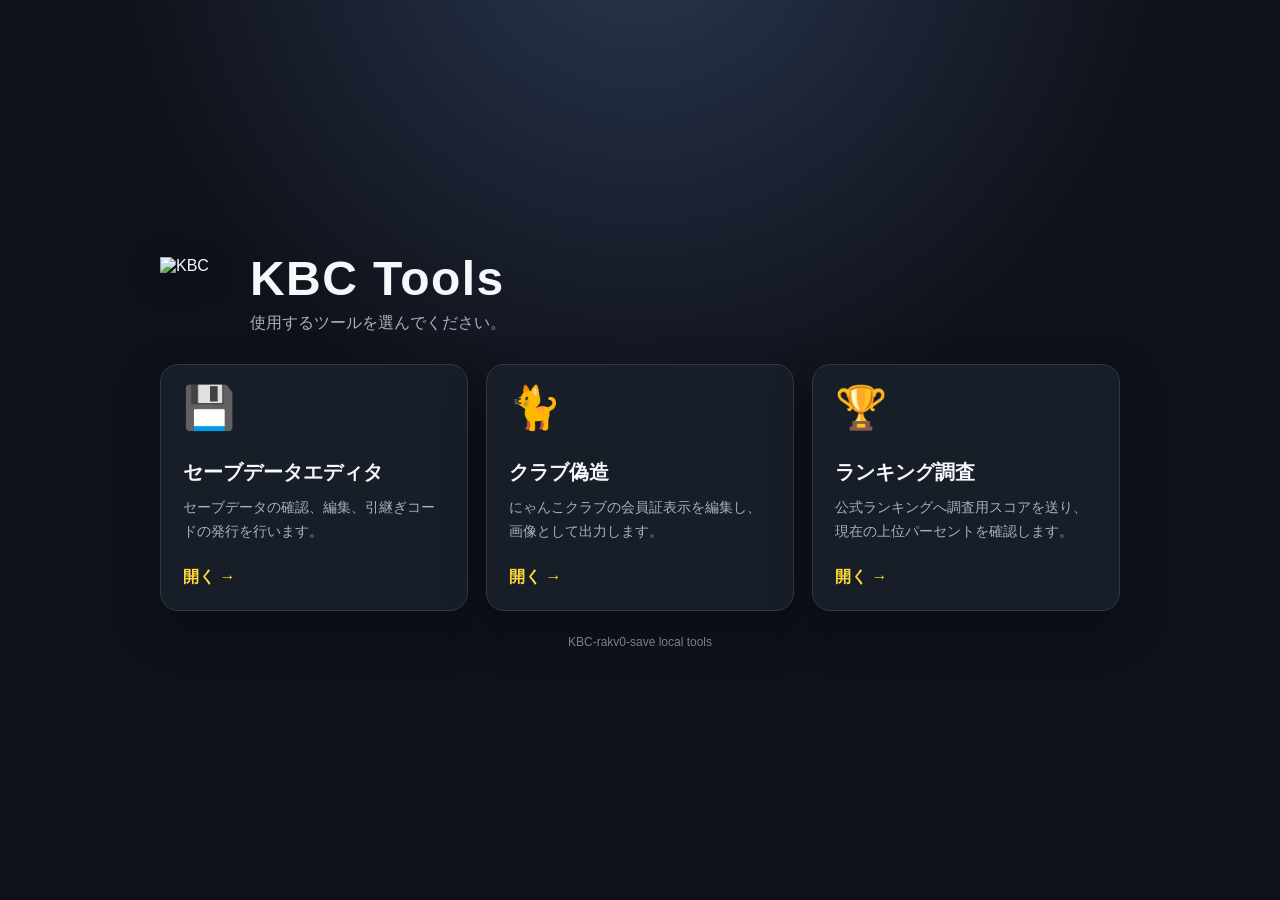
==== commit 6a717ab6: "Reduce public repository to frontend shell" ====
--- a/index.html
+++ b/index.html
@@ -3,1036 +3,54 @@
 <head>
   <meta charset="utf-8">
   <meta name="viewport" content="width=device-width, initial-scale=1">
-  <title>KBC Save Editor</title>
+  <title>KBC Tools</title>
   <style>
-    :root {
-      color-scheme: light;
-      --bg: #f4f6f5;
-      --panel: #ffffff;
-      --soft: #edf4f1;
-      --line: #d7dfdb;
-      --text: #18221f;
-      --muted: #63706b;
-      --accent: #126b59;
-      --accent-soft: #dceee8;
-      --danger: #b42318;
-      font-family: "Segoe UI", "Noto Sans JP", system-ui, sans-serif;
-    }
-
+    :root { color-scheme: dark; --bg:#0e1118; --panel:#191f2a; --line:#30394a; --text:#f5f7fb; --muted:#a7b0bf; --yellow:#ffd83d; }
     * { box-sizing: border-box; }
-
-    html { scroll-behavior: smooth; scroll-padding-top: 114px; }
-
-    body {
-      margin: 0;
-      background: var(--bg);
-      color: var(--text);
-    }
-
-    button, input, select { font: inherit; }
-
-    .app-header {
-      display: flex;
-      align-items: center;
-      justify-content: space-between;
-      gap: 16px;
-      width: min(1320px, calc(100% - 28px));
-      margin: 0 auto;
-      padding: 14px 0 10px;
-    }
-
-    h1 { margin: 0; font-size: 24px; letter-spacing: 0; }
-    h2 { margin: 0; font-size: 19px; letter-spacing: 0; }
-    h3 { margin: 0 0 10px; font-size: 14px; letter-spacing: 0; }
-
-    .status {
-      min-height: 34px;
-      max-width: 50%;
-      padding: 7px 11px;
-      border: 1px solid var(--line);
-      border-radius: 6px;
-      background: var(--panel);
-      color: var(--muted);
-      font-size: 13px;
-      overflow-wrap: anywhere;
-    }
-
-    .status.error { color: var(--danger); border-color: #efb4af; background: #fff7f6; }
-
-    .category-nav-wrap {
-      position: sticky;
-      top: 0;
-      z-index: 20;
-      border-block: 1px solid var(--line);
-      background: rgba(244, 246, 245, 0.96);
-      backdrop-filter: blur(8px);
-    }
-
-    .category-nav {
-      display: flex;
-      gap: 5px;
-      width: min(1320px, calc(100% - 28px));
-      margin: 0 auto;
-      padding: 8px 0;
-      overflow-x: auto;
-      scrollbar-width: thin;
-    }
-
-    .category-nav a {
-      flex: 0 0 auto;
-      min-height: 34px;
-      padding: 7px 10px;
-      border: 1px solid transparent;
-      border-radius: 6px;
-      color: var(--muted);
-      font-size: 13px;
-      font-weight: 650;
-      text-decoration: none;
-      white-space: nowrap;
-    }
-
-    .category-nav a:hover,
-    .category-nav a.active { color: var(--accent); border-color: #bfd8d0; background: var(--accent-soft); }
-
-    main {
-      display: grid;
-      gap: 12px;
-      width: min(1320px, calc(100% - 28px));
-      margin: 0 auto;
-      padding: 14px 0 32px;
-    }
-
-    .category-section {
-      border: 1px solid var(--line);
-      border-radius: 8px;
-      background: var(--panel);
-      overflow-x: auto;
-    }
-
-    .section-heading {
-      display: flex;
-      align-items: center;
-      justify-content: space-between;
-      gap: 12px;
-      min-height: 48px;
-      padding: 11px 14px;
-      border-bottom: 1px solid var(--line);
-      background: #fbfcfc;
-    }
-
-    .section-note { color: var(--muted); font-size: 12px; }
-    .section-body { padding: 12px 14px 14px; }
-
-    .form-grid,
-    .data-grid,
-    .metric-grid,
-    .edit-grid {
-      display: grid;
-      grid-template-columns: repeat(3, minmax(0, 1fr));
-      gap: 10px;
-      align-items: start;
-    }
-
-    .data-grid { grid-template-columns: repeat(2, minmax(0, 1fr)); }
-    .metric-grid { grid-template-columns: repeat(4, minmax(0, 1fr)); }
-    .edit-grid { grid-template-columns: repeat(3, minmax(0, 1fr)); }
-
-    .tool,
-    .data-block {
-      min-width: 0;
-      padding: 11px;
-      border: 1px solid var(--line);
-      border-radius: 7px;
-      background: #fff;
-    }
-
-    .data-block { background: #fcfdfd; }
-
-    label {
-      display: block;
-      margin: 9px 0 5px;
-      color: var(--muted);
-      font-size: 12px;
-      font-weight: 700;
-    }
-
-    input,
-    select {
-      width: 100%;
-      min-height: 36px;
-      border: 1px solid var(--line);
-      border-radius: 6px;
-      background: #fff;
-      color: var(--text);
-      padding: 0 9px;
-    }
-
-    input[type="file"] { padding: 7px; }
-
-    button {
-      display: inline-flex;
-      align-items: center;
-      justify-content: center;
-      width: 100%;
-      min-height: 38px;
-      margin-top: 11px;
-      border: 0;
-      border-radius: 6px;
-      background: var(--accent);
-      color: #fff;
-      font-weight: 750;
-      cursor: pointer;
-    }
-
-    button:disabled { opacity: 0.58; cursor: wait; }
-
-    .radio-row { display: grid; grid-template-columns: repeat(3, 1fr); gap: 5px; }
-    .radio-row label { margin: 0; padding: 7px; border: 1px solid var(--line); border-radius: 6px; color: var(--text); }
-    .radio-row input { width: auto; min-height: 0; margin-right: 4px; }
-
-    .source-info,
-    .download,
-    .code-result {
-      margin-top: 9px;
-      padding: 8px 9px;
-      border-radius: 6px;
-      background: var(--soft);
-      color: var(--muted);
-      font-size: 12px;
-      overflow-wrap: anywhere;
-    }
-
-    .download,
-    .code-result { display: none; color: var(--text); }
-    .download a { color: var(--accent); font-weight: 750; text-decoration: none; }
-
-    .metric {
-      min-width: 0;
-      min-height: 74px;
-      padding: 10px 11px;
-      border: 1px solid var(--line);
-      border-radius: 7px;
-      background: var(--soft);
-    }
-
-    .metric span { display: block; margin-bottom: 5px; color: var(--muted); font-size: 12px; }
-    .metric strong { font-size: 18px; overflow-wrap: anywhere; }
-
-    table { width: 100%; border-collapse: collapse; table-layout: fixed; font-size: 13px; }
-    th, td { padding: 6px 7px; border-bottom: 1px solid var(--line); text-align: left; overflow-wrap: anywhere; }
-    th { color: var(--muted); background: #f8faf9; font-size: 11px; }
-    th:last-child, td:last-child { text-align: right; }
-    tbody tr:last-child td { border-bottom: 0; }
-    .event-link { color: var(--accent); font-weight: 700; text-decoration: none; }
-    .event-link:hover { text-decoration: underline; }
-
-    .empty {
-      padding: 28px 12px;
-      color: var(--muted);
-      text-align: center;
-    }
-
-    .pending { color: var(--muted); font-size: 13px; }
-    .mono { font-family: Consolas, "SFMono-Regular", monospace; font-size: 12px; }
-    .wide { grid-column: 1 / -1; }
-
-    details { margin-top: 10px; border-top: 1px solid var(--line); padding-top: 10px; }
-    summary { color: var(--accent); font-weight: 700; cursor: pointer; }
-    .detail-tools { display: flex; gap: 8px; margin: 10px 0; }
-    .detail-tools input { max-width: 420px; }
-
-    .nyanko-club-view { display: grid; gap: 12px; }
-
-    .nyanko-club-stage {
-      width: 100%;
-      overflow: hidden;
-      border: 1px solid #7d3b1d;
-      border-radius: 6px;
-      background: #793514;
-      box-shadow: 0 2px 8px rgba(62, 32, 16, 0.22);
-    }
-
-    .nyanko-club-scene {
-      display: block;
-      width: 100%;
-      height: auto;
-      aspect-ratio: 1280 / 576;
-    }
-
-    .nyanko-sprite {
-      display: inline-block;
-      flex: 0 0 auto;
-      background-repeat: no-repeat;
-      vertical-align: middle;
-    }
-
-    .nyanko-game-text,
-    .nyanko-day-number {
-      font-family: "Arial Black", "Noto Sans JP", sans-serif;
-      font-weight: 900;
-      letter-spacing: 0;
-      paint-order: stroke fill;
-    }
-
-    .nyanko-game-text {
-      fill: #111;
-      stroke: #fff;
-      stroke-width: 4px;
-      font-size: 23px;
-    }
-
-    .nyanko-day-number {
-      fill: rgba(255, 255, 255, 0.34);
-      font-size: 14px;
-      stroke: none;
-    }
-
-    .nyanko-club-details { margin-top: 0; }
-
-    @media (max-width: 900px) {
-      .form-grid, .data-grid, .metric-grid, .edit-grid { grid-template-columns: repeat(2, minmax(0, 1fr)); }
-      .app-header { align-items: flex-start; }
-      .status { max-width: 60%; }
-    }
-
-    @media (max-width: 600px) {
-      html { scroll-padding-top: 102px; }
-      .app-header { display: block; }
-      .status { max-width: none; margin-top: 8px; }
-      .form-grid, .data-grid, .metric-grid, .edit-grid { grid-template-columns: 1fr; }
-      .section-heading { align-items: flex-start; flex-direction: column; }
-      .radio-row { grid-template-columns: 1fr; }
-      .nyanko-club-stage { border-radius: 4px; }
-    }
+    body { min-height:100vh; margin:0; display:grid; place-items:center; font-family:"Yu Gothic UI",Meiryo,sans-serif; color:var(--text); background:radial-gradient(circle at 50% -10%,#2a3650 0,transparent 46%),var(--bg); }
+    main { width:min(960px,calc(100% - 32px)); padding:48px 0; }
+    header { display:flex; align-items:center; gap:18px; margin-bottom:30px; }
+    header img { width:72px; height:72px; object-fit:contain; filter:drop-shadow(0 8px 12px #0008); }
+    h1 { margin:0; font-size:clamp(30px,6vw,48px); letter-spacing:.03em; }
+    header p { margin:7px 0 0; color:var(--muted); }
+    .tools { display:grid; grid-template-columns:repeat(3,1fr); gap:18px; }
+    .tool { min-height:230px; padding:22px; display:flex; flex-direction:column; color:inherit; text-decoration:none; border:1px solid var(--line); border-radius:18px; background:color-mix(in srgb,var(--panel) 95%,transparent); box-shadow:0 18px 45px #0004; transition:transform .16s ease,border-color .16s ease,background .16s ease; }
+    .tool:hover { transform:translateY(-4px); border-color:var(--yellow); background:#202838; }
+    .icon { font-size:42px; line-height:1; margin-bottom:30px; }
+    h2 { margin:0 0 10px; font-size:20px; }
+    .tool p { margin:0; color:var(--muted); line-height:1.65; font-size:14px; }
+    .open { margin-top:auto; padding-top:24px; color:var(--yellow); font-weight:800; }
+    footer { margin-top:24px; color:#778193; font-size:12px; text-align:center; }
+    @media (max-width:760px) { body { place-items:start center; } main { padding-top:28px; } .tools { grid-template-columns:1fr; } .tool { min-height:180px; } .icon { margin-bottom:20px; } }
   </style>
 </head>
 <body>
-  <header class="app-header">
-    <h1>KBC Save Editor</h1>
-    <div id="status" class="status">待機中</div>
-  </header>
-
-  <div class="category-nav-wrap">
-    <nav class="category-nav" aria-label="セーブデータ分類">
-      <a class="active" href="#save-load">セーブデータ取得</a>
-      <a href="#user-status">ユーザーステータス</a>
-      <a href="#allies">味方キャラ</a>
-      <a href="#enemies">敵キャラ</a>
-      <a href="#talent-orbs">本能玉</a>
-      <a href="#special-talent-orbs">特殊本能玉</a>
-      <a href="#event-items">イベントアイテム</a>
-      <a href="#treasure-chests">宝箱</a>
-      <a href="#gamatoto">ガマトト</a>
-      <a href="#ototo">オトート</a>
-      <a href="#account">アカウント</a>
-      <a href="#gacha">ガチャ</a>
-      <a href="#medals">メダル</a>
-      <a href="#nyanko-club">にゃんこクラブ</a>
+  <main>
+    <header>
+      <img src="/assets/kbc-logo.png" alt="KBC">
+      <div><h1>KBC Tools</h1><p>使用するツールを選んでください。</p></div>
+    </header>
+    <nav class="tools" aria-label="ツール一覧">
+      <a class="tool" href="/save-editor">
+        <span class="icon" aria-hidden="true">💾</span>
+        <h2>セーブデータエディタ</h2>
+        <p>セーブデータの確認、編集、引継ぎコードの発行を行います。</p>
+        <span class="open">開く →</span>
+      </a>
+      <a class="tool" href="/nyanko-club-forgery">
+        <span class="icon" aria-hidden="true">🐈</span>
+        <h2>クラブ偽造</h2>
+        <p>にゃんこクラブの会員証表示を編集し、画像として出力します。</p>
+        <span class="open">開く →</span>
+      </a>
+      <a class="tool" href="/tools/ranking">
+        <span class="icon" aria-hidden="true">🏆</span>
+        <h2>ランキング調査</h2>
+        <p>公式ランキングへ調査用スコアを送り、現在の上位パーセントを確認します。</p>
+        <span class="open">開く →</span>
+      </a>
     </nav>
-  </div>
-
-  <main>
-    <section id="save-load" class="category-section">
-      <div class="section-heading"><h2>セーブデータ取得</h2><span class="section-note">読込・取得・引継ぎコード作成</span></div>
-      <div class="section-body form-grid">
-        <form id="fileForm" class="tool">
-          <h3>SAVE_DATAを選ぶ</h3>
-          <label for="saveFile">SAVE_DATA</label>
-          <input id="saveFile" name="file" type="file" required>
-          <label for="fileCountry">国コード</label>
-          <select id="fileCountry" name="country_code">
-            <option value="">自動判定</option><option value="jp">jp</option><option value="en">en</option><option value="kr">kr</option><option value="tw">tw</option>
-          </select>
-          <button type="submit">解析</button>
-        </form>
-
-        <form id="codeForm" class="tool">
-          <h3>引継ぎコードから取得</h3>
-          <label for="transferCode">引継ぎコード</label>
-          <input id="transferCode" name="transfer_code" autocomplete="off" required>
-          <label for="confirmationCode">認証番号</label>
-          <input id="confirmationCode" name="confirmation_code" autocomplete="off" required>
-          <label for="codeCountry">国コード</label>
-          <select id="codeCountry" name="country_code" required>
-            <option value="jp">jp</option><option value="en">en</option><option value="kr">kr</option><option value="tw">tw</option>
-          </select>
-          <button type="submit">取得して解析</button>
-          <div id="downloadBox" class="download"><a id="downloadLink" download="SAVE_DATA">取得したSAVE_DATAを保存</a></div>
-        </form>
-
-        <form id="createCodeForm" class="tool">
-          <h3>引継ぎコードを作成</h3>
-          <div id="createSourceInfo" class="source-info">作成元: SAVE_DATA未読込</div>
-          <label for="createCountry">国コード</label>
-          <select id="createCountry" name="country_code">
-            <option value="">読込中の国コードを使用</option><option value="jp">jp</option><option value="en">en</option><option value="kr">kr</option><option value="tw">tw</option>
-          </select>
-          <label>お問い合わせコード</label>
-          <div class="radio-row">
-            <label><input type="radio" name="inquiry_mode" value="keep" checked>維持</label>
-            <label><input type="radio" name="inquiry_mode" value="new">新規取得</label>
-            <label><input type="radio" name="inquiry_mode" value="custom">変更</label>
-          </div>
-          <label for="customInquiry">変更後のお問い合わせコード</label>
-          <input id="customInquiry" name="inquiry_code" autocomplete="off">
-          <button type="submit">引継ぎコードを作成</button>
-          <div id="createdCodeResult" class="code-result"></div>
-        </form>
-      </div>
-    </section>
-
-    <section id="user-status" class="category-section">
-      <div class="section-heading"><h2>ユーザーステータス</h2><span class="section-note">基本情報と所持アイテム</span></div>
-      <div id="userStatusResult" class="section-body empty">SAVE_DATAを解析すると表示されます</div>
-    </section>
-
-    <section id="allies" class="category-section">
-      <div class="section-heading"><h2>味方キャラ</h2><span class="section-note">詳細分類は後で追加</span></div>
-      <div id="alliesResult" class="section-body empty">未読込</div>
-    </section>
-
-    <section id="enemies" class="category-section">
-      <div class="section-heading"><h2>敵キャラ</h2><span class="section-note">詳細分類は後で追加</span></div>
-      <div id="enemiesResult" class="section-body empty">未読込</div>
-    </section>
-
-    <section id="talent-orbs" class="category-section">
-      <div class="section-heading"><h2>本能玉</h2><span class="section-note">所持種類と総数</span></div>
-      <div id="talentOrbsResult" class="section-body empty">未読込</div>
-    </section>
-
-    <section id="special-talent-orbs" class="category-section">
-      <div class="section-heading"><h2>特殊本能玉</h2><span class="section-note">分類方法を後で追加</span></div>
-      <div id="specialTalentOrbsResult" class="section-body empty">未読込</div>
-    </section>
-
-    <section id="event-items" class="category-section">
-      <div class="section-heading"><h2>イベントアイテム</h2><span class="section-note">イベント・福引チケット</span></div>
-      <div id="eventItemsResult" class="section-body empty">未読込</div>
-    </section>
-
-    <section id="treasure-chests" class="category-section">
-      <div class="section-heading"><h2>宝箱</h2><span class="section-note">種類別所持数</span></div>
-      <div id="treasureChestsResult" class="section-body empty">未読込</div>
-    </section>
-
-    <section id="gamatoto" class="category-section">
-      <div class="section-heading"><h2>ガマトト</h2><span class="section-note">探検状況と隊員</span></div>
-      <div id="gamatotoResult" class="section-body empty">未読込</div>
-    </section>
-
-    <section id="ototo" class="category-section">
-      <div class="section-heading"><h2>オトート</h2><span class="section-note">開発状況</span></div>
-      <div id="ototoResult" class="section-body empty">未読込</div>
-    </section>
-
-    <section id="account" class="category-section">
-      <div class="section-heading"><h2>アカウント</h2><span class="section-note">アカウント識別情報</span></div>
-      <div id="accountResult" class="section-body empty">未読込</div>
-    </section>
-
-    <section id="gacha" class="category-section">
-      <div class="section-heading"><h2>ガチャ</h2><span class="section-note">各ガチャシード</span></div>
-      <div id="gachaResult" class="section-body empty">未読込</div>
-    </section>
-
-    <section id="medals" class="category-section">
-      <div class="section-heading"><h2>メダル</h2><span class="section-note">詳細分類は後で追加</span></div>
-      <div id="medalsResult" class="section-body empty">未読込</div>
-    </section>
-
-    <section id="nyanko-club" class="category-section">
-      <div class="section-heading"><h2>にゃんこクラブ</h2><span class="section-note">会員カード表示用情報</span></div>
-      <div id="nyankoClubResult" class="section-body empty">未読込</div>
-    </section>
+    <footer>KBC-rakv0-save local tools</footer>
   </main>
-
-  <script>
-    const elements = Object.fromEntries([
-      "status", "fileForm", "codeForm", "createCodeForm", "downloadBox", "downloadLink",
-      "createdCodeResult", "createSourceInfo", "userStatusResult", "alliesResult", "enemiesResult",
-      "talentOrbsResult", "specialTalentOrbsResult", "eventItemsResult", "treasureChestsResult",
-      "gamatotoResult", "ototoResult", "accountResult", "gachaResult", "medalsResult", "nyankoClubResult"
-    ].map((id) => [id, document.getElementById(id)]));
-
-    let currentSummary = null;
-    let currentSaveBytes = null;
-    let nyankoClubAssets = null;
-    let nyankoClubAssetsLoaded = false;
-
-    const editableKeys = ["xp", "catfood", "normal_tickets", "rare_tickets", "platinum_tickets", "legend_tickets", "platinum_shards", "np", "leadership"];
-    const labels = {
-      xp: "XP", catfood: "ネコカン", np: "NP", platinum_shards: "プラチナのかけら",
-      normal_tickets: "にゃんこチケット", rare_tickets: "レアチケット", platinum_tickets: "プラチナチケット",
-      legend_tickets: "レジェンドチケット", leadership: "リーダーシップ"
-    };
-    const nyankoSpriteSize = { width: 1024, height: 512 };
-    function escapeHtml(value) {
-      return String(value ?? "").replace(/[&<>"']/g, (char) => ({"&": "&amp;", "<": "&lt;", ">": "&gt;", '"': "&quot;", "'": "&#39;"})[char]);
-    }
-
-    function formatNumber(value) {
-      return typeof value === "number" ? value.toLocaleString("ja-JP") : (value ?? "-");
-    }
-
-    function formatDuration(seconds) {
-      const total = Math.max(0, Number(seconds) || 0);
-      const hours = Math.floor(total / 3600);
-      const minutes = Math.floor((total % 3600) / 60);
-      const secs = total % 60;
-      return `${hours}:${String(minutes).padStart(2, "0")}:${String(secs).padStart(2, "0")}`;
-    }
-
-    function metric(label, value) {
-      return `<div class="metric"><span>${escapeHtml(label)}</span><strong>${escapeHtml(formatNumber(value))}</strong></div>`;
-    }
-
-    function table(title, rows) {
-      const body = rows.length ? rows.map(([name, value]) => `<tr><td>${escapeHtml(name)}</td><td>${escapeHtml(formatNumber(value))}</td></tr>`).join("") : '<tr><td colspan="2">なし</td></tr>';
-      return `<div class="data-block"><h3>${escapeHtml(title)}</h3><table><thead><tr><th>項目</th><th>値</th></tr></thead><tbody>${body}</tbody></table></div>`;
-    }
-
-    function itemTable(title, items) {
-      const rows = (items || []).map((item) => `<tr>
-        <td>${escapeHtml(item.name)} <span class="mono">(id:${escapeHtml(item.item_id)})</span></td>
-        <td>${escapeHtml(formatNumber(item.amount))}</td>
-      </tr>`).join("");
-      return `<div class="data-block"><h3>${escapeHtml(title)}</h3><table><thead><tr><th>項目</th><th>値</th></tr></thead><tbody>${rows || '<tr><td colspan="2">なし</td></tr>'}</tbody></table></div>`;
-    }
-
-    function indexedRows(values, names, fallback) {
-      return (values || []).map((value, index) => [names?.[index] || `${fallback} ${index + 1}`, value]);
-    }
-
-    function eventGatyaTable(items) {
-      const rows = (items || []).map((item) => {
-        const eventGatyaId = Number(item.event_gatya_id);
-        const href = `https://jarjarblink.github.io/JDB/gatya.html?cc=ja&rare=E&no=${eventGatyaId}`;
-        return `<tr>
-          <td><a class="event-link" href="${href}" target="_blank" rel="noreferrer">Event Gatya ID: ${eventGatyaId}</a></td>
-          <td>${escapeHtml(item.name)} <span class="mono">(id:${escapeHtml(item.item_id)})</span></td>
-          <td>${escapeHtml(formatNumber(item.amount))}</td>
-        </tr>`;
-      }).join("");
-      return `<div class="data-block"><table>
-        <thead><tr><th>イベントガチャ</th><th>イベントアイテム</th><th>所持数</th></tr></thead>
-        <tbody>${rows || '<tr><td colspan="3">なし</td></tr>'}</tbody>
-      </table></div>`;
-    }
-
-    async function loadNyankoClubAssets() {
-      try {
-        const response = await fetch("/api/assets/nyanko-club");
-        if (!response.ok) return;
-        const data = await response.json();
-        if (!data.available) return;
-        nyankoClubAssets = {
-          imageUrl: data.image_url,
-          menuFrameUrl: data.menu_frame_url,
-          commonButtonsUrl: data.common_buttons_url,
-          itemIconsUrl: data.item_icons_url,
-          cuts: Object.fromEntries((data.cuts || []).map((cut) => [Number(cut.id), cut])),
-        };
-      } catch {
-        nyankoClubAssets = null;
-      } finally {
-        nyankoClubAssetsLoaded = true;
-        if (currentSummary) renderSummary(currentSummary);
-      }
-    }
-
-    function nyankoSprite(cutId, className = "", scale = 1, extraStyle = "") {
-      const cut = nyankoClubAssets?.cuts?.[cutId];
-      if (!nyankoClubAssets || !cut || !cut.width || !cut.height) return "";
-      const width = Math.round(cut.width * scale);
-      const height = Math.round(cut.height * scale);
-      const style = [
-        `width:${width}px`,
-        `height:${height}px`,
-        `background-image:url('${nyankoClubAssets.imageUrl}')`,
-        `background-size:${Math.round(nyankoSpriteSize.width * scale)}px ${Math.round(nyankoSpriteSize.height * scale)}px`,
-        `background-position:-${Math.round(cut.x * scale)}px -${Math.round(cut.y * scale)}px`,
-        extraStyle,
-      ].filter(Boolean).join(";");
-      return `<span class="nyanko-sprite ${escapeHtml(className)}" style="${style}"></span>`;
-    }
-
-    function nyankoDigits(value, variant = "black", scale = 1) {
-      const base = variant === "yellow" ? 80 : 19;
-      const text = String(value ?? 0);
-      const parts = Array.from(text).map((char) => {
-        if (/^\d$/.test(char)) return nyankoSprite(base + Number(char), "", scale);
-        return `<span class="nyanko-digit-separator">${escapeHtml(char)}</span>`;
-      });
-      return `<span class="nyanko-card-number">${parts.join("")}</span>`;
-    }
-
-    function nyankoCount(value, total, variant = "black", scale = 1) {
-      if (total == null) return nyankoDigits(value, variant, scale);
-      return `<span class="nyanko-card-number">${nyankoDigits(value, variant, scale)}<span class="nyanko-digit-separator">/</span>${nyankoDigits(total, variant, scale)}</span>`;
-    }
-
-    function nyankoStat(iconCutId, labelCutId, valueHtml) {
-      return `<div class="nyanko-stat">
-        <div class="nyanko-stat-head">${nyankoSprite(iconCutId, "", 0.9)}${nyankoSprite(labelCutId, "", 0.9)}</div>
-        <div class="nyanko-stat-value">${valueHtml}</div>
-      </div>`;
-    }
-
-    function nyankoSvgSprite(cutId, x, y, scale = 1, attributes = "") {
-      const cut = nyankoClubAssets?.cuts?.[cutId];
-      if (!cut || !cut.width || !cut.height) return "";
-      const width = cut.width * scale;
-      const height = cut.height * scale;
-      return `<svg x="${x}" y="${y}" width="${width}" height="${height}" viewBox="${cut.x} ${cut.y} ${cut.width} ${cut.height}" overflow="hidden">
-        <image href="${nyankoClubAssets.imageUrl}" width="${nyankoSpriteSize.width}" height="${nyankoSpriteSize.height}" ${attributes} />
-      </svg>`;
-    }
-
-    function nyankoAtlasSprite(imageUrl, atlasWidth, atlasHeight, cut, x, y, scale = 1, attributes = "") {
-      if (!imageUrl) return "";
-      const width = cut.width * scale;
-      const height = cut.height * scale;
-      return `<svg x="${x}" y="${y}" width="${width}" height="${height}" viewBox="${cut.x} ${cut.y} ${cut.width} ${cut.height}" overflow="hidden">
-        <image href="${imageUrl}" width="${atlasWidth}" height="${atlasHeight}" ${attributes}/>
-      </svg>`;
-    }
-
-    function nyankoAtlasSlice(imageUrl, atlasWidth, atlasHeight, cut, x, y, width, height, attributes = "") {
-      if (!imageUrl || width <= 0 || height <= 0 || cut.width <= 0 || cut.height <= 0) return "";
-      return `<svg x="${x}" y="${y}" width="${width}" height="${height}" viewBox="${cut.x} ${cut.y} ${cut.width} ${cut.height}" preserveAspectRatio="none" overflow="hidden">
-        <image href="${imageUrl}" width="${atlasWidth}" height="${atlasHeight}" ${attributes}/>
-      </svg>`;
-    }
-
-    function nyankoNineSlice(baseCutId, centerCutId, x, y, width, height) {
-      const base = nyankoClubAssets?.cuts?.[baseCutId];
-      const center = nyankoClubAssets?.cuts?.[centerCutId];
-      if (!base || !center) return "";
-      const left = center.x - base.x;
-      const top = center.y - base.y;
-      const right = base.width - left - center.width;
-      const bottom = base.height - top - center.height;
-      const middleWidth = width - left - right;
-      const middleHeight = height - top - bottom;
-      const imageUrl = nyankoClubAssets.imageUrl;
-      const slices = [
-        [{ x: base.x, y: base.y, width: left, height: top }, x, y, left, top],
-        [{ x: center.x, y: base.y, width: center.width, height: top }, x + left, y, middleWidth, top],
-        [{ x: center.x + center.width, y: base.y, width: right, height: top }, x + width - right, y, right, top],
-        [{ x: base.x, y: center.y, width: left, height: center.height }, x, y + top, left, middleHeight],
-        [center, x + left, y + top, middleWidth, middleHeight],
-        [{ x: center.x + center.width, y: center.y, width: right, height: center.height }, x + width - right, y + top, right, middleHeight],
-        [{ x: base.x, y: center.y + center.height, width: left, height: bottom }, x, y + height - bottom, left, bottom],
-        [{ x: center.x, y: center.y + center.height, width: center.width, height: bottom }, x + left, y + height - bottom, middleWidth, bottom],
-        [{ x: center.x + center.width, y: center.y + center.height, width: right, height: bottom }, x + width - right, y + height - bottom, right, bottom],
-      ];
-      return slices.map(([cut, sliceX, sliceY, sliceWidth, sliceHeight]) =>
-        nyankoAtlasSlice(imageUrl, 1024, 512, cut, sliceX, sliceY, sliceWidth, sliceHeight),
-      ).join("");
-    }
-
-    function nyankoSvgDigits(value, x, y, variant = "yellow", scale = 1, gap = 1) {
-      const base = variant === "small" ? 65 : variant === "rank" ? 80 : 19;
-      let cursor = x;
-      const html = Array.from(String(value ?? 0)).map((char) => {
-        if (!/^\d$/.test(char)) return "";
-        const cut = nyankoClubAssets?.cuts?.[base + Number(char)];
-        if (!cut) return "";
-        const attributes = variant === "yellow" ? 'filter="url(#nyankoValueGold)"' : "";
-        const sprite = nyankoSvgSprite(base + Number(char), cursor, y, scale, attributes);
-        cursor += cut.width * scale + gap;
-        return sprite;
-      }).join("");
-      return { html, width: Math.max(0, cursor - x - gap) };
-    }
-
-    function nyankoSvgNumber(value, x, y, options = {}) {
-      const variant = options.variant || "yellow";
-      const scale = options.scale ?? 1;
-      const suffix = options.suffix || "";
-      const digits = nyankoSvgDigits(value, x, y, variant, scale, options.gap ?? 1);
-      const suffixX = x + digits.width + 5;
-      return `${digits.html}${suffix ? `<text x="${suffixX}" y="${y + 28 * scale}" class="nyanko-game-text nyanko-game-suffix">${escapeHtml(suffix)}</text>` : ""}`;
-    }
-
-    function parseNyankoPlayTime(value) {
-      const numbers = String(value || "0:00").match(/\d+/g) || ["0", "0"];
-      return { hours: numbers[0] || "0", minutes: numbers[1] || "0" };
-    }
-
-    function formatNyankoExpiry(epoch) {
-      if (!epoch) return null;
-      const parts = new Intl.DateTimeFormat("ja-JP", {
-        timeZone: "Asia/Tokyo",
-        month: "numeric",
-        day: "numeric",
-        hour: "numeric",
-        minute: "2-digit",
-        hour12: false,
-      }).formatToParts(new Date(Number(epoch) * 1000));
-      return Object.fromEntries(parts.map((part) => [part.type, part.value]));
-    }
-
-    function nyankoGoldExpiry(expiryEpoch) {
-      const expiry = formatNyankoExpiry(expiryEpoch);
-      if (!expiry) return "";
-      const month = nyankoSvgDigits(expiry.month, 720, 434, "small", 1.32, 1);
-      const dayX = 720 + month.width + 24;
-      const day = nyankoSvgDigits(expiry.day, dayX, 434, "small", 1.32, 1);
-      const hourX = dayX + day.width + 24;
-      const hour = nyankoSvgDigits(expiry.hour, hourX, 434, "small", 1.32, 1);
-      const minuteX = hourX + hour.width + 24;
-      const minute = nyankoSvgDigits(expiry.minute, minuteX, 434, "small", 1.32, 1);
-      return `${month.html}${nyankoSvgSprite(39, 720 + month.width + 2, 434, 0.62)}
-        ${day.html}${nyankoSvgSprite(38, dayX + day.width + 2, 434, 0.62)}
-        ${hour.html}${nyankoSvgSprite(37, hourX + hour.width + 2, 434, 0.62)}
-        ${minute.html}${nyankoSvgSprite(36, minuteX + minute.width + 2, 434, 0.62)}`;
-    }
-
-    function nyankoLoginBonusDays() {
-      return Array.from({ length: 20 }, (_, index) => {
-        const x = 342 + index * 31.7;
-        if (index === 0) {
-          return nyankoSvgSprite(16, x - 13.3, 452, 0.86);
-        }
-        const day = nyankoSvgDigits(index + 1, 0, 0, "small", 0.5, 0);
-        const digitX = x - day.width / 2;
-        return `${nyankoSvgSprite(17, x - 13.3, 452, 0.86)}${nyankoSvgDigits(index + 1, digitX, 458, "small", 0.5, 0).html}`;
-      }).join("");
-    }
-
-    function nyankoTopInventory(inventory) {
-      const itemIds = [174, 175, 176, 177];
-      const amounts = Object.fromEntries(
-        (inventory.abyss_medals || []).map((item) => [Number(item.item_id), Number(item.amount) || 0]),
-      );
-      return itemIds.map((itemId, index) => {
-        const boxX = 287 + index * 50;
-        const amount = nyankoSvgDigits(amounts[itemId] || 0, boxX + 8, 57, "small", 0.78, 0);
-        return `<image href="/api/assets/nyanko-club/abyss-medal/${itemId}" x="${boxX}" y="24" width="42" height="42"/>${amount.html}`;
-      }).join("");
-    }
-
-    function renderNyankoClubSection(summary, inventory) {
-      const club = summary.categories?.nyanko_club || {};
-      const fallback = `<div class="metric-grid">
-        ${metric("ユーザーランク", summary.user_rank || 0)}${metric("メダル数", club.medal_count || 0)}
-        ${metric("プレイ時間", club.play_time || "0:00")}${metric("にゃんこ図鑑", club.cat_guide || 0)}
-        ${metric("敵キャラ図鑑", club.enemy_guide || 0)}${metric("会員番号", club.member_number >= 0 ? club.member_number : "未登録")}
-      </div><div class="data-grid">${itemTable("アビスメダル", inventory.abyss_medals)}</div>`;
-
-      if (!nyankoClubAssetsLoaded || !nyankoClubAssets) return fallback;
-
-      const memberNumber = club.member_number >= 0 ? club.member_number : 0;
-      const playTime = club.play_time || "0:00";
-      const profileCatId = Number(club.profile_cat_id ?? -1);
-      const profileCatForm = Number(club.profile_cat_form ?? 0);
-      const profileUrl = profileCatId >= 0
-        ? `/api/assets/nyanko-club/profile/${profileCatId}/${profileCatForm}?v=3`
-        : "";
-      const goldPass = club.gold_pass || {};
-      const isGoldMember = Boolean(goldPass.is_gold_member);
-      const showNextPurchase = Boolean(goldPass.next_purchase_purchased);
-      const loginBonusDays = Number(goldPass.login_bonus_days || 0);
-      const play = parseNyankoPlayTime(playTime);
-      const memberDigits = String(memberNumber).padStart(8, "0").slice(-8);
-      const clubRank = Math.max(1, Math.min(12, Math.floor(Number(club.medal_count || 0) / 10)));
-      const rankValue = nyankoSvgDigits(summary.user_rank || 0, 520, 251, "yellow", 0.82);
-      const medalValue = nyankoSvgDigits(club.medal_count || 0, 730, 251, "yellow", 0.82);
-      const playHours = nyankoSvgDigits(play.hours, 570, 305, "yellow", 0.82);
-      const playMinutesX = 570 + playHours.width + 58;
-      const playMinutes = nyankoSvgDigits(play.minutes, playMinutesX, 305, "yellow", 0.82);
-      const catValue = nyankoSvgDigits(club.cat_guide || 0, 530, 362, "yellow", 0.82);
-      const enemyValue = nyankoSvgDigits(club.enemy_guide || 0, 865, 362, "yellow", 0.82);
-      const goldDays = nyankoSvgDigits(loginBonusDays, 878, 279, "small", 1.25, 1);
-      return `<div class="nyanko-club-view">
-        <div class="nyanko-club-stage">
-          <svg class="nyanko-club-scene" viewBox="0 0 1280 576" role="img" aria-label="にゃんこクラブ会員証">
-            <defs>
-              <linearGradient id="nyankoWood" x1="0" x2="1">
-                <stop offset="0" stop-color="#8d461f"/><stop offset="0.5" stop-color="#b06a31"/><stop offset="1" stop-color="#713313"/>
-              </linearGradient>
-              <pattern id="nyankoClubTile" width="88" height="88" patternUnits="userSpaceOnUse">
-                <svg width="88" height="88" viewBox="890 154 88 88" overflow="hidden">
-                  <image href="${nyankoClubAssets.imageUrl}" width="1024" height="512"/>
-                </svg>
-              </pattern>
-              <filter id="nyankoShadow"><feDropShadow dx="0" dy="3" stdDeviation="2" flood-opacity="0.38"/></filter>
-              <filter id="nyankoGoldTexture" color-interpolation-filters="sRGB">
-                <feColorMatrix type="matrix" values="0.25 0.25 0.25 0 0.20  0.20 0.20 0.20 0 0.15  0.05 0.05 0.05 0 0.03  0 0 0 1 0"/>
-              </filter>
-              <filter id="nyankoValueGold" color-interpolation-filters="sRGB">
-                <feColorMatrix type="matrix" values="0.86 0 0 0 0.12  0 0.58 0 0 0.08  0 0 0.08 0 0.01  0 0 0 1 0"/>
-              </filter>
-              <clipPath id="nyankoCardTextureClip"><rect x="292" y="74" width="696" height="428" rx="20"/></clipPath>
-            </defs>
-            <rect width="1280" height="576" fill="#743012"/>
-            <rect x="100" width="1080" height="576" fill="url(#nyankoClubTile)"/>
-            ${nyankoClubAssets.menuFrameUrl ? `<g transform="translate(100 0) rotate(90)"><svg x="0" y="0" width="576" height="100" viewBox="483 12 378 48" preserveAspectRatio="none" overflow="hidden"><image href="${nyankoClubAssets.menuFrameUrl}" width="898" height="304"/></svg></g>
-            <g transform="translate(1280 0) rotate(90)"><svg x="0" y="0" width="576" height="100" viewBox="483 12 378 48" preserveAspectRatio="none" overflow="hidden"><image href="${nyankoClubAssets.menuFrameUrl}" width="898" height="304"/></svg></g>
-            <rect width="100" height="576" fill="#3f190b" opacity="0.14"/><rect x="1180" width="100" height="576" fill="#3f190b" opacity="0.14"/>` : `<rect width="100" height="576" fill="url(#nyankoWood)"/><rect x="1180" width="100" height="576" fill="url(#nyankoWood)"/>`}
-            <rect x="99" width="3" height="576" fill="#3f1c0d" opacity="0.7"/>
-            <rect x="1178" width="3" height="576" fill="#3f1c0d" opacity="0.7"/>
-
-            ${nyankoTopInventory(inventory)}
-
-            ${nyankoNineSlice(isGoldMember ? 51 : 50, isGoldMember ? 60 : 61, 290, 72, 700, 432)}
-            ${isGoldMember ? `<g clip-path="url(#nyankoCardTextureClip)">
-              <svg x="292" y="74" width="696" height="428" viewBox="2 270 388 240" preserveAspectRatio="none" overflow="hidden"><image href="${nyankoClubAssets.imageUrl}" width="1024" height="512" opacity="0.88" filter="url(#nyankoGoldTexture)"/></svg>
-              <svg x="292" y="74" width="696" height="428" viewBox="578 8 195 121" preserveAspectRatio="none" overflow="hidden"><image href="${nyankoClubAssets.imageUrl}" width="1024" height="512" opacity="0.58" style="mix-blend-mode:screen"/></svg>
-            </g>` : ""}
-            ${!isGoldMember ? [0,1,2,3,4,5].map((index) => nyankoSvgSprite(2, 325 + index * 108, 420 + (index % 2) * 10, 0.82, 'opacity="0.48"')).join("") : ""}
-
-            ${nyankoSvgSprite(78, 304, 92, 0.9)}
-            ${nyankoSvgDigits(clubRank, 356, 119, "rank", 0.74, 0).html}
-            ${nyankoSvgSprite(29, 445, 111, 0.88)}
-            ${nyankoSvgSprite(14, 822, 31, 0.9)}
-            ${nyankoNineSlice(52, 62, 835, 515, 155, 48)}
-            ${nyankoSvgSprite(15, 858, 523, 0.88)}
-
-            ${nyankoSvgSprite(30, 806, 87, 0.92)}
-            ${nyankoSvgDigits(memberDigits, 874, 91, "small", 1.05, 0).html}
-            ${nyankoSvgSprite(75, 806, 111, 0.9)}
-            ${nyankoSvgSprite(2, 850, 139, 1.35, 'opacity="0.72"')}
-            ${profileUrl ? `<image href="${profileUrl}" x="805" y="97" width="152" height="152"/>` : ""}
-
-            ${nyankoAtlasSlice(nyankoClubAssets.imageUrl, 1024, 512, nyankoClubAssets.cuts[isGoldMember ? 59 : 57], 330, 291, 453, 3)}
-            ${nyankoAtlasSlice(nyankoClubAssets.imageUrl, 1024, 512, nyankoClubAssets.cuts[isGoldMember ? 59 : 57], 330, 340, 453, 3)}
-            ${nyankoAtlasSlice(nyankoClubAssets.imageUrl, 1024, 512, nyankoClubAssets.cuts[isGoldMember ? 58 : 56], 330, 394, 635, 3)}
-
-            ${nyankoSvgSprite(10, 331, 251, 0.86)}${nyankoSvgSprite(40, 371, 250, 0.92)}${rankValue.html}
-            ${nyankoSvgSprite(76, 627, 249, 0.86)}${nyankoSvgSprite(77, 663, 251, 0.9)}${medalValue.html}
-            ${nyankoSvgSprite(13, 330, 302, 0.92)}${nyankoSvgSprite(47, 371, 302, 0.92)}${nyankoSvgSprite(44, 504, 311, 0.9)}${playHours.html}${nyankoSvgSprite(45, 570 + playHours.width + 5, 305, 0.82)}${playMinutes.html}${nyankoSvgSprite(46, playMinutesX + playMinutes.width + 5, 305, 0.82)}
-            ${nyankoSvgSprite(11, 330, 361, 0.9)}${nyankoSvgSprite(42, 371, 360, 0.9)}${catValue.html}${nyankoSvgSprite(41, 530 + catValue.width + 5, 362, 0.82)}
-            ${nyankoSvgSprite(12, 665, 361, 0.9)}${nyankoSvgSprite(43, 705, 360, 0.9)}${enemyValue.html}${nyankoSvgSprite(41, 865 + enemyValue.width + 5, 362, 0.82)}
-
-            ${isGoldMember ? `${nyankoSvgSprite(32, 817, 238, 1)}
-              ${nyankoSvgSprite(34, 841, 278, 0.74)}${goldDays.html}${nyankoSvgSprite(38, 878 + goldDays.width + 3, 279, 0.72)}
-              ${showNextPurchase ? nyankoSvgSprite(8, 866, 303, 0.72) : ""}
-              ${nyankoNineSlice(54, 64, 312, 415, 655, 68)}
-              ${nyankoSvgSprite(31, 327, 424, 0.92)}
-              ${showNextPurchase ? nyankoSvgSprite(18, 524, 424, 0.86) : ""}
-              ${nyankoSvgSprite(35, 625, 424, 0.86)}
-              ${nyankoGoldExpiry(goldPass.expiry_epoch)}
-              ${nyankoLoginBonusDays()}` : `${nyankoNineSlice(53, 63, 517, 515, 246, 50)}${nyankoSvgSprite(55, 544, 525, 1)}`}
-            ${nyankoAtlasSprite(nyankoClubAssets.commonButtonsUrl, 512, 282, { x: 257, y: 1, width: 95, height: 95 }, 105, 482, 0.9)}
-            ${nyankoAtlasSprite(nyankoClubAssets.commonButtonsUrl, 512, 282, { x: 427, y: 172, width: 84, height: 60 }, 111, 496, 0.88)}
-          </svg>
-        </div>
-        <div class="nyanko-club-details data-grid">${itemTable("アビスメダル", inventory.abyss_medals)}</div>
-      </div>`;
-    }
-
-    function setContent(element, html) {
-      element.className = "section-body";
-      element.innerHTML = html;
-    }
-
-    function renderSummary(summary) {
-      const categories = summary.categories || {};
-      const user = categories.user_status || {};
-      const inventory = categories.inventory_groups || {};
-      const energyMax = user.energy_max == null ? "?" : formatNumber(user.energy_max);
-      const header = `
-        <div class="metric-grid">
-          ${metric("国コード / バージョン", `${summary.country_code || "-"} / ${summary.game_version || "-"}`)}
-          ${metric("ユーザーランク", summary.user_rank || 0)}
-          ${metric("統率力", `${formatNumber(user.energy_current || 0)} / ${energyMax}`)}
-          ${metric("リーダーシップ", summary.values?.leadership || 0)}
-        </div>`;
-      const editFields = editableKeys.map((key) => `<div><label for="edit-${key}">${escapeHtml(labels[key] || key)}</label><input id="edit-${key}" name="${key}" type="number" min="0" step="1" value="${Number(summary.values?.[key] || 0)}"></div>`).join("");
-      const editTool = `
-        <details>
-          <summary>主要数値を書き換える</summary>
-          <form id="editForm">
-            <div class="edit-grid">${editFields}</div>
-            <button type="submit">編集済みSAVE_DATAを作成</button>
-            <div id="editDownloadBox" class="download"><a id="editDownloadLink" download="SAVE_DATA">編集済みSAVE_DATAを保存</a></div>
-          </form>
-        </details>`;
-      setContent(elements.userStatusResult, `${header}<div class="data-grid">
-        ${itemTable("リソース", inventory.resources)}
-        ${itemTable("チケット", inventory.tickets)}
-        ${itemTable("バトルアイテム", inventory.battle_items)}
-        ${itemTable("ネコビタン", inventory.catamins)}
-        ${itemTable("城素材", inventory.base_materials)}
-        ${itemTable("マタタビ", inventory.matatabi)}
-        ${itemTable("獣石", inventory.beast_stones)}
-        ${itemTable("キャッツアイ", inventory.catseyes)}
-        ${itemTable("アビスメダル", inventory.abyss_medals)}
-      </div>${editTool}`);
-
-      const allies = categories.allies || {};
-      setContent(elements.alliesResult, `<div class="metric-grid">${metric("所持キャラ", `${allies.unlocked || 0} / ${allies.total || 0}`)}</div>`);
-      const enemies = categories.enemies || {};
-      setContent(elements.enemiesResult, `<div class="metric-grid">${metric("発見した敵キャラ", `${enemies.unlocked || 0} / ${enemies.total || 0}`)}</div>`);
-      const orbs = categories.talent_orbs || {};
-      setContent(elements.talentOrbsResult, `<div class="metric-grid">${metric("所持種類", orbs.types || 0)}${metric("所持総数", orbs.total || 0)}</div>`);
-      setContent(elements.specialTalentOrbsResult, '<p class="pending">特殊本能玉の判定と分類は次の段階で追加します。</p>');
-
-      const eventItems = categories.event_items || {};
-      setContent(elements.eventItemsResult, eventGatyaTable(eventItems.items));
-      setContent(elements.treasureChestsResult, `<div class="data-grid">${itemTable("宝箱", inventory.treasure_chests)}</div>`);
-
-      const gamatoto = categories.gamatoto || {};
-      setContent(elements.gamatotoResult, `<div class="metric-grid">
-        ${metric("状態", gamatoto.status === "exploring" ? "探検中" : "待機中")}
-        ${metric("残り時間", formatDuration(gamatoto.remaining_seconds))}
-        ${metric("ゾーンの残り回数", gamatoto.zone_remaining || 0)}
-        ${metric("ガマトトXP", gamatoto.xp || 0)}
-        ${metric("ガマトトレベル", gamatoto.level ?? "未取得")}
-        ${metric("隊員", `${gamatoto.helper_count || 0}人`)}
-      </div>${table("隊員ID", indexedRows(gamatoto.helpers, null, "隊員"))}`);
-
-      const ototo = categories.ototo || {};
-      setContent(elements.ototoResult, `<div class="metric-grid">
-        ${metric("状態", ototo.status === "developing" ? "開発中" : "待機中")}
-        ${metric("残り時間", formatDuration(ototo.remaining_seconds))}
-        ${metric("助手数", ototo.engineers || 0)}
-      </div>`);
-
-      const account = categories.account || {};
-      const rawRows = (summary.detail_values || []).map((row) => `<tr><td>${escapeHtml(row.label || row.key)}</td><td class="mono">${escapeHtml(row.key)}</td><td>${escapeHtml(formatNumber(row.value))}</td></tr>`).join("");
-      setContent(elements.accountResult, `<div class="metric-grid">
-        ${metric("プレイ時間", account.play_time || "0:00")}
-        ${metric("お問い合わせコード", summary.inquiry_code || "-")}
-        ${metric("会員番号", account.member_number >= 0 ? account.member_number : "未登録")}
-        ${metric("BAN状態", account.is_banned ? "BAN表示あり" : "正常")}
-      </div><details><summary>未分類の解析データを見る</summary><div class="detail-tools"><input id="detailFilter" type="search" placeholder="表示名・キー・値で検索"></div><div class="data-block wide"><table id="rawDetailTable"><thead><tr><th>表示名</th><th>キー</th><th>値</th></tr></thead><tbody>${rawRows}</tbody></table></div></details>`);
-
-      const seeds = summary.gacha_seeds || {};
-      setContent(elements.gachaResult, `<div class="metric-grid">${metric("にゃんこガチャシード", seeds.normal || 0)}${metric("レアガチャシード", seeds.rare || 0)}${metric("イベントガチャシード", seeds.event || 0)}</div>`);
-      const medals = categories.medals || {};
-      setContent(elements.medalsResult, `<div class="metric-grid">${metric("獲得メダル", medals.owned || 0)}</div><p class="pending">メダルごとの名前と達成状況は後で追加します。</p>`);
-      setContent(elements.nyankoClubResult, renderNyankoClubSection(summary, inventory));
-
-      document.getElementById("editForm").addEventListener("submit", handleEdit);
-      document.getElementById("detailFilter").addEventListener("input", filterRawDetails);
-    }
-
-    function filterRawDetails(event) {
-      const query = event.target.value.trim().toLowerCase();
-      document.querySelectorAll("#rawDetailTable tbody tr").forEach((row) => {
-        row.hidden = query && !row.textContent.toLowerCase().includes(query);
-      });
-    }
-
-    function setStatus(message, isError = false) {
-      elements.status.textContent = message;
-      elements.status.classList.toggle("error", isError);
-    }
-
-    function setBusy(form, busy) {
-      form.querySelectorAll("button").forEach((button) => { button.disabled = busy; });
-    }
-
-    function base64ToBytes(fileBase64) {
-      const binary = atob(fileBase64);
-      return Uint8Array.from(binary, (char) => char.charCodeAt(0));
-    }
-
-    function bytesToFile(bytes) {
-      return new File([bytes], "SAVE_DATA", { type: "application/octet-stream" });
-    }
-
-    function attachDownload(anchor, box, bytes) {
-      anchor.href = URL.createObjectURL(new Blob([bytes], { type: "application/octet-stream" }));
-      box.style.display = "block";
-    }
-
-    function acceptSummary(summary, bytes) {
-      currentSummary = summary;
-      currentSaveBytes = bytes;
-      renderSummary(summary);
-      elements.createSourceInfo.textContent = `作成元: 読込中のSAVE_DATA / ${summary.country_code || "-"} / ${summary.inquiry_code || "お問い合わせコードなし"}`;
-    }
-
-    async function postForm(url, formData) {
-      const response = await fetch(url, { method: "POST", body: formData });
-      const data = await response.json().catch(() => ({}));
-      if (!response.ok) throw new Error(data.detail || `HTTP ${response.status}`);
-      return data;
-    }
-
-    elements.fileForm.addEventListener("submit", async (event) => {
-      event.preventDefault();
-      setBusy(elements.fileForm, true);
-      setStatus("解析中");
-      try {
-        const formData = new FormData(elements.fileForm);
-        if (!formData.get("country_code")) formData.delete("country_code");
-        const file = formData.get("file");
-        const data = await postForm("/api/save/inspect", formData);
-        acceptSummary(data, new Uint8Array(await file.arrayBuffer()));
-        setStatus("解析完了");
-        location.hash = "#user-status";
-      } catch (error) { setStatus(error.message, true); }
-      finally { setBusy(elements.fileForm, false); }
-    });
-
-    elements.codeForm.addEventListener("submit", async (event) => {
-      event.preventDefault();
-      setBusy(elements.codeForm, true);
-      setStatus("取得中");
-      try {
-        const data = await postForm("/api/save/download", new FormData(elements.codeForm));
-        const bytes = base64ToBytes(data.file_base64);
-        acceptSummary(data.summary, bytes);
-        attachDownload(elements.downloadLink, elements.downloadBox, bytes);
-        setStatus("取得と解析が完了");
-        location.hash = "#user-status";
-      } catch (error) { setStatus(error.message, true); }
-      finally { setBusy(elements.codeForm, false); }
-    });
-
-    elements.createCodeForm.addEventListener("submit", async (event) => {
-      event.preventDefault();
-      if (!currentSaveBytes || !currentSummary) return setStatus("先にSAVE_DATAを解析してください", true);
-      setBusy(elements.createCodeForm, true);
-      setStatus("引継ぎコード作成中");
-      try {
-        const formData = new FormData(elements.createCodeForm);
-        formData.set("file", bytesToFile(currentSaveBytes));
-        if (!formData.get("country_code")) formData.set("country_code", currentSummary.country_code);
-        const data = await postForm("/api/save/create-transfer", formData);
-        const bytes = base64ToBytes(data.file_base64);
-        acceptSummary(data.summary, bytes);
-        elements.createdCodeResult.style.display = "block";
-        elements.createdCodeResult.innerHTML = `<strong>引継ぎコード:</strong> ${escapeHtml(data.transfer_code)}<br><strong>認証番号:</strong> ${escapeHtml(data.confirmation_code)}`;
-        setStatus("引継ぎコードを作成しました");
-      } catch (error) { setStatus(error.message, true); }
-      finally { setBusy(elements.createCodeForm, false); }
-    });
-
-    async function handleEdit(event) {
-      event.preventDefault();
-      if (!currentSaveBytes || !currentSummary) return setStatus("先にSAVE_DATAを解析してください", true);
-      const form = event.currentTarget;
-      setBusy(form, true);
-      setStatus("編集済みSAVE_DATAを作成中");
-      try {
-        const changes = Object.fromEntries(editableKeys.map((key) => [key, Number(document.getElementById(`edit-${key}`).value || 0)]));
-        const formData = new FormData();
-        formData.append("file", bytesToFile(currentSaveBytes));
-        formData.append("country_code", currentSummary.country_code);
-        formData.append("changes_json", JSON.stringify(changes));
-        const data = await postForm("/api/save/patch", formData);
-        const bytes = base64ToBytes(data.file_base64);
-        acceptSummary(data.summary, bytes);
-        attachDownload(document.getElementById("editDownloadLink"), document.getElementById("editDownloadBox"), bytes);
-        setStatus("編集済みSAVE_DATAを作成しました");
-      } catch (error) { setStatus(error.message, true); }
-      finally { setBusy(form, false); }
-    }
-
-    const observer = new IntersectionObserver((entries) => {
-      const visible = entries.filter((entry) => entry.isIntersecting).sort((a, b) => b.intersectionRatio - a.intersectionRatio)[0];
-      if (!visible) return;
-      document.querySelectorAll(".category-nav a").forEach((link) => link.classList.toggle("active", link.getAttribute("href") === `#${visible.target.id}`));
-    }, { rootMargin: "-110px 0px -65% 0px", threshold: [0, 0.2, 0.5] });
-    document.querySelectorAll(".category-section").forEach((section) => observer.observe(section));
-    loadNyankoClubAssets();
-  </script>
 </body>
 </html>
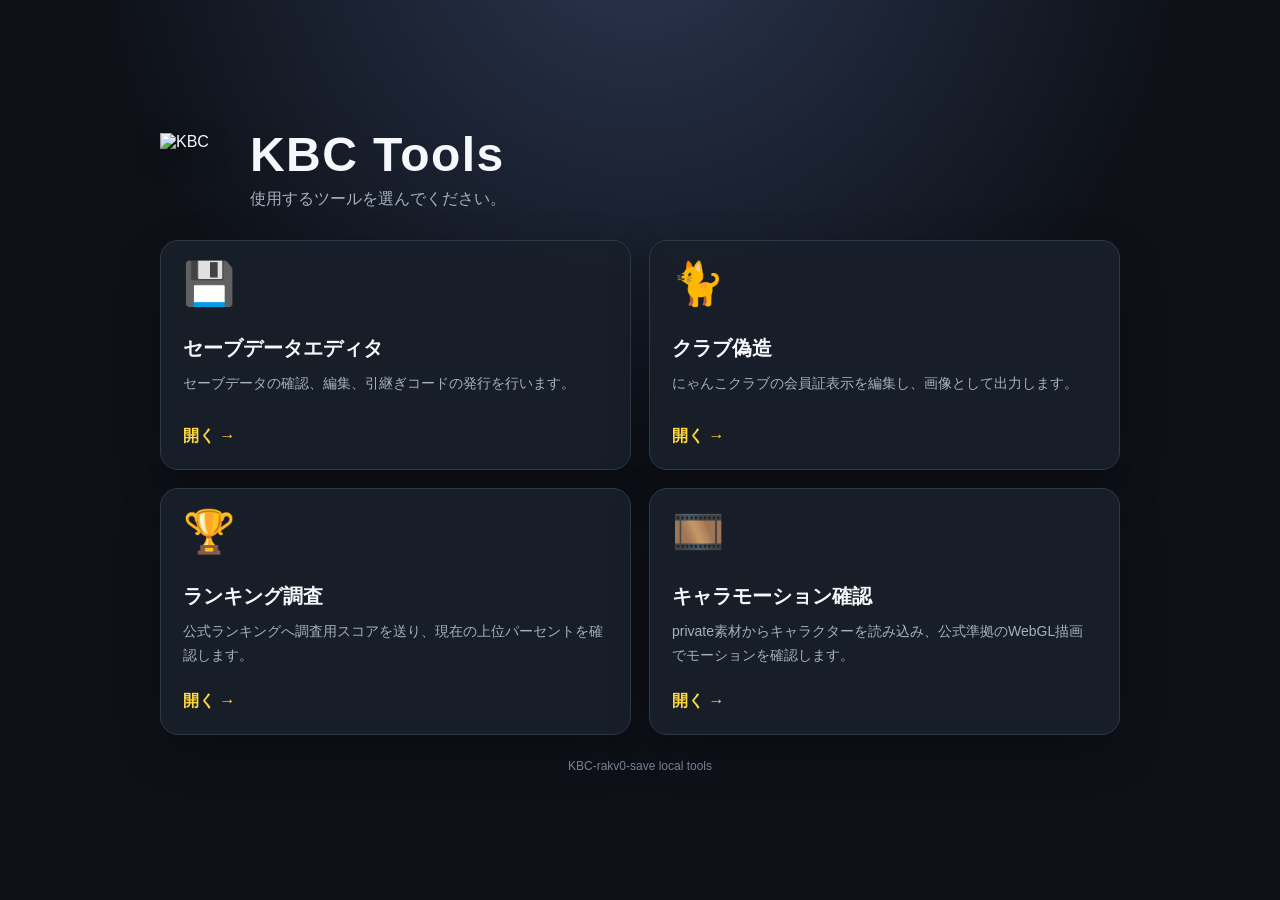
==== commit 24e56008: "Add character motion frontend" ====
--- a/index.html
+++ b/index.html
@@ -13,7 +13,7 @@
     header img { width:72px; height:72px; object-fit:contain; filter:drop-shadow(0 8px 12px #0008); }
     h1 { margin:0; font-size:clamp(30px,6vw,48px); letter-spacing:.03em; }
     header p { margin:7px 0 0; color:var(--muted); }
-    .tools { display:grid; grid-template-columns:repeat(3,1fr); gap:18px; }
+    .tools { display:grid; grid-template-columns:repeat(2,1fr); gap:18px; }
     .tool { min-height:230px; padding:22px; display:flex; flex-direction:column; color:inherit; text-decoration:none; border:1px solid var(--line); border-radius:18px; background:color-mix(in srgb,var(--panel) 95%,transparent); box-shadow:0 18px 45px #0004; transition:transform .16s ease,border-color .16s ease,background .16s ease; }
     .tool:hover { transform:translateY(-4px); border-color:var(--yellow); background:#202838; }
     .icon { font-size:42px; line-height:1; margin-bottom:30px; }
@@ -49,6 +49,12 @@
         <p>公式ランキングへ調査用スコアを送り、現在の上位パーセントを確認します。</p>
         <span class="open">開く →</span>
       </a>
+      <a class="tool" href="/tools/motion">
+        <span class="icon" aria-hidden="true">🎞️</span>
+        <h2>キャラモーション確認</h2>
+        <p>private素材からキャラクターを読み込み、公式準拠のWebGL描画でモーションを確認します。</p>
+        <span class="open">開く →</span>
+      </a>
     </nav>
     <footer>KBC-rakv0-save local tools</footer>
   </main>
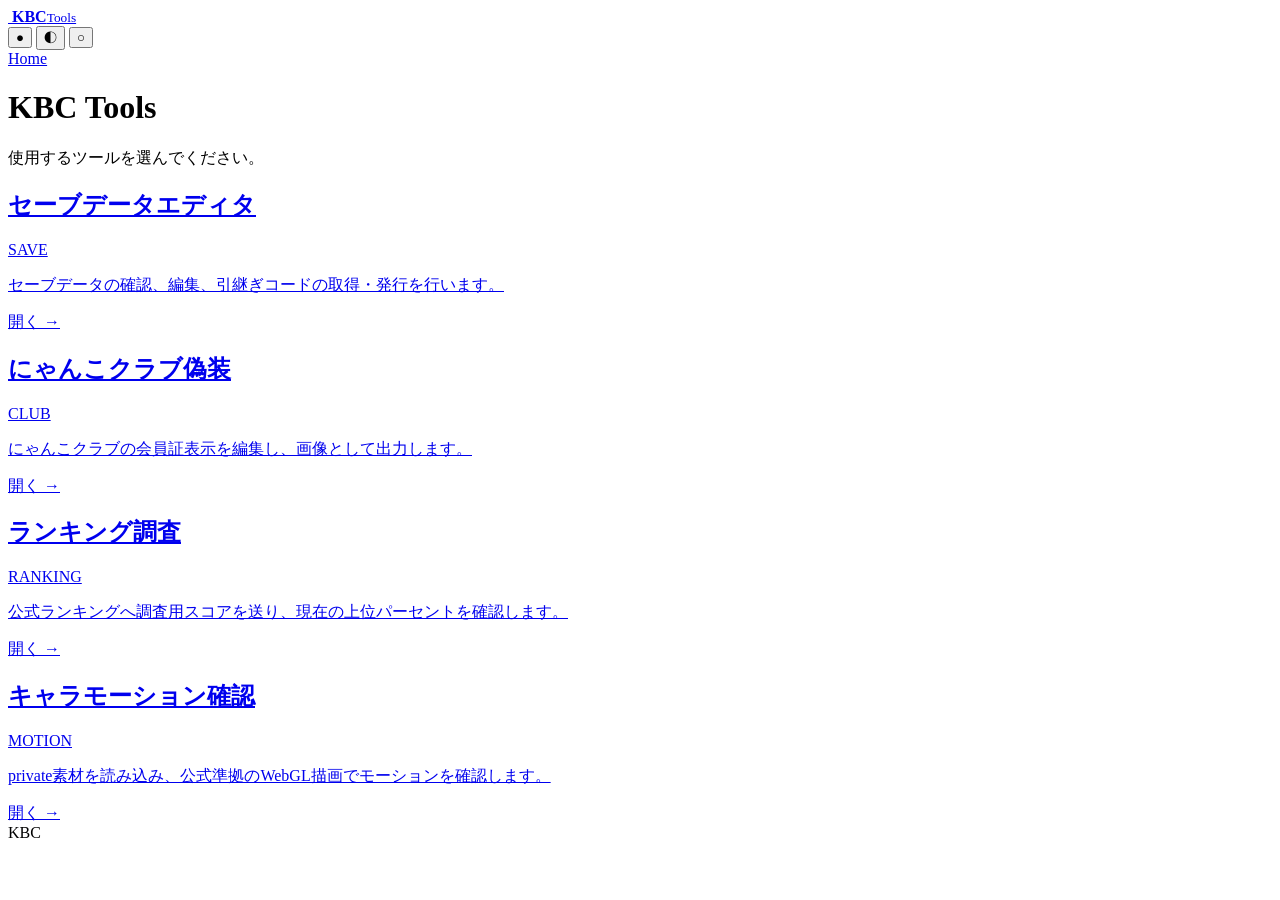
==== commit 25d5225c: "Apply simple KBC interface to all tools" ====
--- a/index.html
+++ b/index.html
@@ -1,62 +1,63 @@
-﻿<!doctype html>
+<!doctype html>
 <html lang="ja">
 <head>
   <meta charset="utf-8">
   <meta name="viewport" content="width=device-width, initial-scale=1">
+  <meta name="color-scheme" content="dark light">
   <title>KBC Tools</title>
-  <style>
-    :root { color-scheme: dark; --bg:#0e1118; --panel:#191f2a; --line:#30394a; --text:#f5f7fb; --muted:#a7b0bf; --yellow:#ffd83d; }
-    * { box-sizing: border-box; }
-    body { min-height:100vh; margin:0; display:grid; place-items:center; font-family:"Yu Gothic UI",Meiryo,sans-serif; color:var(--text); background:radial-gradient(circle at 50% -10%,#2a3650 0,transparent 46%),var(--bg); }
-    main { width:min(960px,calc(100% - 32px)); padding:48px 0; }
-    header { display:flex; align-items:center; gap:18px; margin-bottom:30px; }
-    header img { width:72px; height:72px; object-fit:contain; filter:drop-shadow(0 8px 12px #0008); }
-    h1 { margin:0; font-size:clamp(30px,6vw,48px); letter-spacing:.03em; }
-    header p { margin:7px 0 0; color:var(--muted); }
-    .tools { display:grid; grid-template-columns:repeat(2,1fr); gap:18px; }
-    .tool { min-height:230px; padding:22px; display:flex; flex-direction:column; color:inherit; text-decoration:none; border:1px solid var(--line); border-radius:18px; background:color-mix(in srgb,var(--panel) 95%,transparent); box-shadow:0 18px 45px #0004; transition:transform .16s ease,border-color .16s ease,background .16s ease; }
-    .tool:hover { transform:translateY(-4px); border-color:var(--yellow); background:#202838; }
-    .icon { font-size:42px; line-height:1; margin-bottom:30px; }
-    h2 { margin:0 0 10px; font-size:20px; }
-    .tool p { margin:0; color:var(--muted); line-height:1.65; font-size:14px; }
-    .open { margin-top:auto; padding-top:24px; color:var(--yellow); font-weight:800; }
-    footer { margin-top:24px; color:#778193; font-size:12px; text-align:center; }
-    @media (max-width:760px) { body { place-items:start center; } main { padding-top:28px; } .tools { grid-template-columns:1fr; } .tool { min-height:180px; } .icon { margin-bottom:20px; } }
-  </style>
+  <link rel="preconnect" href="https://fonts.googleapis.com">
+  <link rel="preconnect" href="https://fonts.gstatic.com" crossorigin>
+  <link href="https://fonts.googleapis.com/css2?family=Noto+Sans+JP:wght@400;700&display=swap" rel="stylesheet">
+  <link rel="icon" href="/assets/kbc-logo.png">
+  <link rel="stylesheet" href="/kbc-common.css">
+  <script type="module" src="/_lab/kbc-theme.js"></script>
 </head>
-<body>
-  <main>
-    <header>
-      <img src="/assets/kbc-logo.png" alt="KBC">
-      <div><h1>KBC Tools</h1><p>使用するツールを選んでください。</p></div>
+<body class="kbc-page">
+  <div class="site-shell fade-in">
+    <header class="site-header">
+      <a class="brand" href="/" aria-label="KBC ホーム">
+        <img class="brand-logo" src="/assets/kbc-logo.png" alt="">
+        <span><strong class="brand-name">KBC</strong><small class="brand-tool-name">Tools</small></span>
+      </a>
+      <div class="header-actions">
+        <div class="theme-switcher" role="group" aria-label="テーマ">
+          <button class="theme-button" type="button" data-theme-value="original" aria-label="オリジナルテーマ">●</button>
+          <button class="theme-button" type="button" data-theme-value="dark" aria-label="ダークテーマ">◐</button>
+          <button class="theme-button" type="button" data-theme-value="light" aria-label="ライトテーマ">○</button>
+        </div>
+        <a class="header-home-link" href="/" aria-current="page">Home</a>
+      </div>
     </header>
-    <nav class="tools" aria-label="ツール一覧">
-      <a class="tool" href="/save-editor">
-        <span class="icon" aria-hidden="true">💾</span>
-        <h2>セーブデータエディタ</h2>
-        <p>セーブデータの確認、編集、引継ぎコードの発行を行います。</p>
-        <span class="open">開く →</span>
-      </a>
-      <a class="tool" href="/nyanko-club-forgery">
-        <span class="icon" aria-hidden="true">🐈</span>
-        <h2>クラブ偽造</h2>
-        <p>にゃんこクラブの会員証表示を編集し、画像として出力します。</p>
-        <span class="open">開く →</span>
-      </a>
-      <a class="tool" href="/tools/ranking">
-        <span class="icon" aria-hidden="true">🏆</span>
-        <h2>ランキング調査</h2>
-        <p>公式ランキングへ調査用スコアを送り、現在の上位パーセントを確認します。</p>
-        <span class="open">開く →</span>
-      </a>
-      <a class="tool" href="/tools/motion">
-        <span class="icon" aria-hidden="true">🎞️</span>
-        <h2>キャラモーション確認</h2>
-        <p>private素材からキャラクターを読み込み、公式準拠のWebGL描画でモーションを確認します。</p>
-        <span class="open">開く →</span>
-      </a>
-    </nav>
-    <footer>KBC-rakv0-save local tools</footer>
-  </main>
+
+    <main>
+      <div class="page-intro">
+        <h1>KBC Tools</h1>
+        <p>使用するツールを選んでください。</p>
+      </div>
+      <nav class="tool-grid" aria-label="ツール一覧">
+        <a class="tool-card" href="/save-editor">
+          <div class="card-header"><h2>セーブデータエディタ</h2><span class="category-tag">SAVE</span></div>
+          <p>セーブデータの確認、編集、引継ぎコードの取得・発行を行います。</p>
+          <span class="open">開く →</span>
+        </a>
+        <a class="tool-card" href="/nyanko-club-forgery">
+          <div class="card-header"><h2>にゃんこクラブ偽装</h2><span class="category-tag">CLUB</span></div>
+          <p>にゃんこクラブの会員証表示を編集し、画像として出力します。</p>
+          <span class="open">開く →</span>
+        </a>
+        <a class="tool-card" href="/tools/ranking">
+          <div class="card-header"><h2>ランキング調査</h2><span class="category-tag">RANKING</span></div>
+          <p>公式ランキングへ調査用スコアを送り、現在の上位パーセントを確認します。</p>
+          <span class="open">開く →</span>
+        </a>
+        <a class="tool-card" href="/tools/motion">
+          <div class="card-header"><h2>キャラモーション確認</h2><span class="category-tag">MOTION</span></div>
+          <p>private素材を読み込み、公式準拠のWebGL描画でモーションを確認します。</p>
+          <span class="open">開く →</span>
+        </a>
+      </nav>
+    </main>
+    <footer class="site-footer">KBC</footer>
+  </div>
 </body>
 </html>
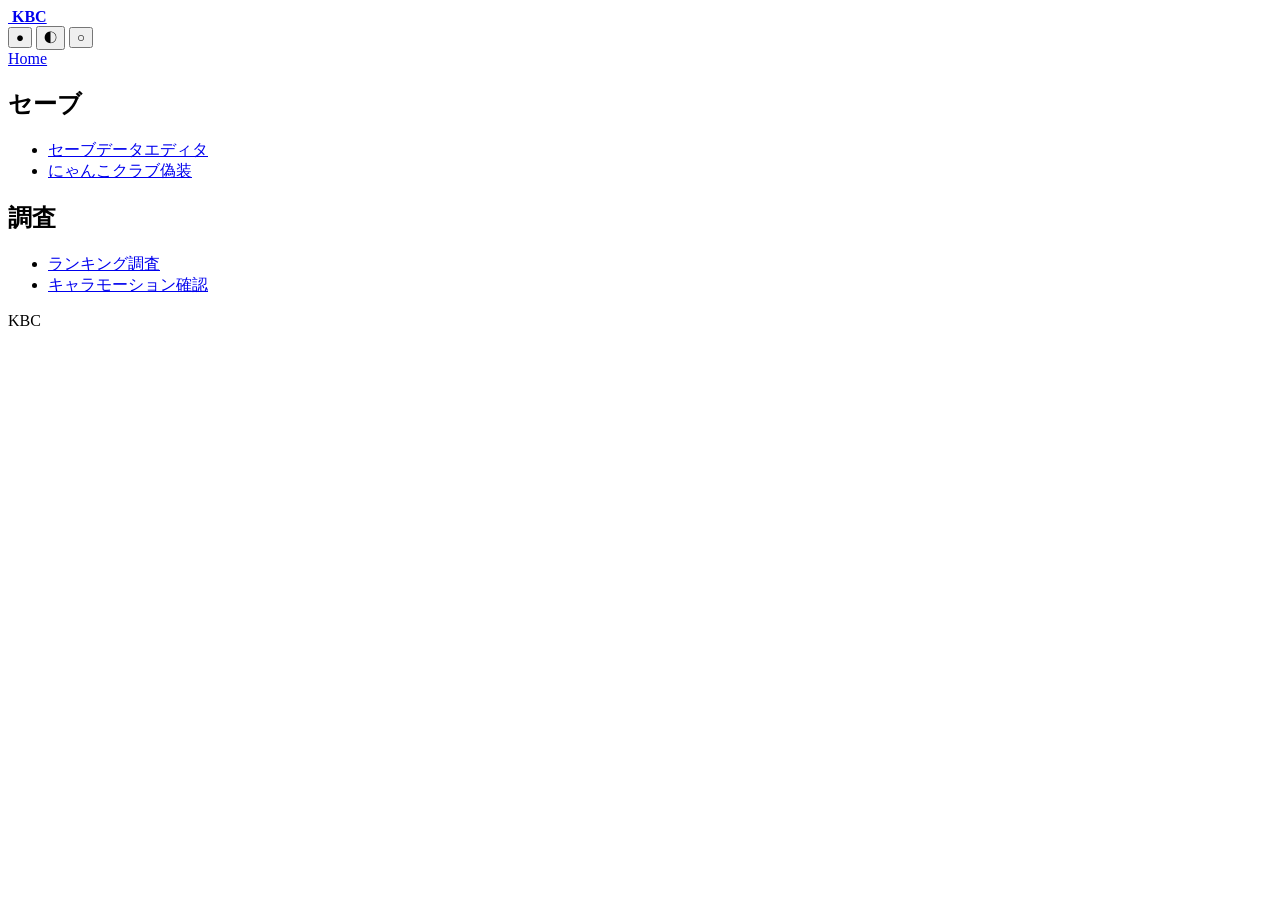
==== commit b3be778e: "Simplify KBC tool interface" ====
--- a/index.html
+++ b/index.html
@@ -4,7 +4,7 @@
   <meta charset="utf-8">
   <meta name="viewport" content="width=device-width, initial-scale=1">
   <meta name="color-scheme" content="dark light">
-  <title>KBC Tools</title>
+  <title>KBC</title>
   <link rel="preconnect" href="https://fonts.googleapis.com">
   <link rel="preconnect" href="https://fonts.gstatic.com" crossorigin>
   <link href="https://fonts.googleapis.com/css2?family=Noto+Sans+JP:wght@400;700&display=swap" rel="stylesheet">
@@ -17,7 +17,7 @@
     <header class="site-header">
       <a class="brand" href="/" aria-label="KBC ホーム">
         <img class="brand-logo" src="/assets/kbc-logo.png" alt="">
-        <span><strong class="brand-name">KBC</strong><small class="brand-tool-name">Tools</small></span>
+        <strong class="brand-name">KBC</strong>
       </a>
       <div class="header-actions">
         <div class="theme-switcher" role="group" aria-label="テーマ">
@@ -30,32 +30,22 @@
     </header>
 
     <main>
-      <div class="page-intro">
-        <h1>KBC Tools</h1>
-        <p>使用するツールを選んでください。</p>
+      <div class="tool-grid home-grid">
+        <section class="tool-card">
+          <h2>セーブ</h2>
+          <ul class="link-list">
+            <li><a href="/save-editor">セーブデータエディタ</a></li>
+            <li><a href="/nyanko-club-forgery">にゃんこクラブ偽装</a></li>
+          </ul>
+        </section>
+        <section class="tool-card">
+          <h2>調査</h2>
+          <ul class="link-list">
+            <li><a href="/tools/ranking">ランキング調査</a></li>
+            <li><a href="/tools/motion">キャラモーション確認</a></li>
+          </ul>
+        </section>
       </div>
-      <nav class="tool-grid" aria-label="ツール一覧">
-        <a class="tool-card" href="/save-editor">
-          <div class="card-header"><h2>セーブデータエディタ</h2><span class="category-tag">SAVE</span></div>
-          <p>セーブデータの確認、編集、引継ぎコードの取得・発行を行います。</p>
-          <span class="open">開く →</span>
-        </a>
-        <a class="tool-card" href="/nyanko-club-forgery">
-          <div class="card-header"><h2>にゃんこクラブ偽装</h2><span class="category-tag">CLUB</span></div>
-          <p>にゃんこクラブの会員証表示を編集し、画像として出力します。</p>
-          <span class="open">開く →</span>
-        </a>
-        <a class="tool-card" href="/tools/ranking">
-          <div class="card-header"><h2>ランキング調査</h2><span class="category-tag">RANKING</span></div>
-          <p>公式ランキングへ調査用スコアを送り、現在の上位パーセントを確認します。</p>
-          <span class="open">開く →</span>
-        </a>
-        <a class="tool-card" href="/tools/motion">
-          <div class="card-header"><h2>キャラモーション確認</h2><span class="category-tag">MOTION</span></div>
-          <p>private素材を読み込み、公式準拠のWebGL描画でモーションを確認します。</p>
-          <span class="open">開く →</span>
-        </a>
-      </nav>
     </main>
     <footer class="site-footer">KBC</footer>
   </div>
